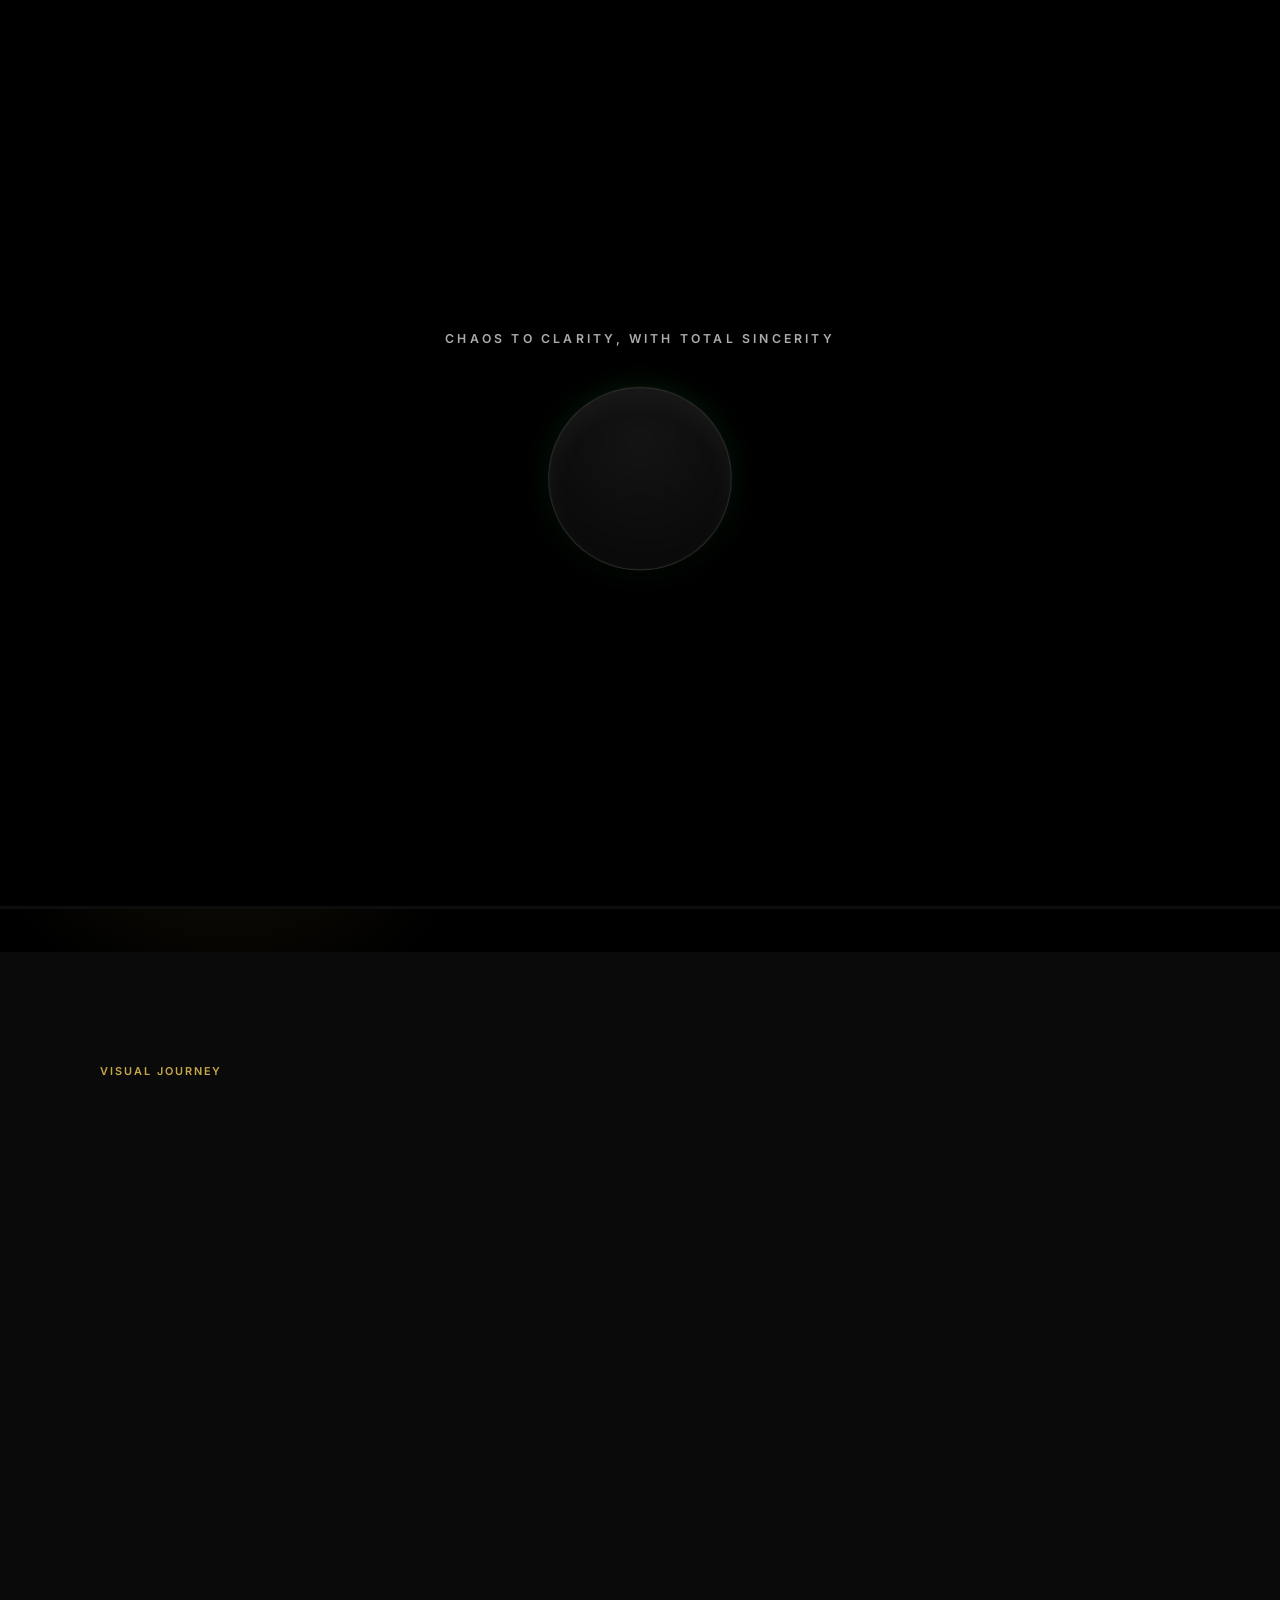
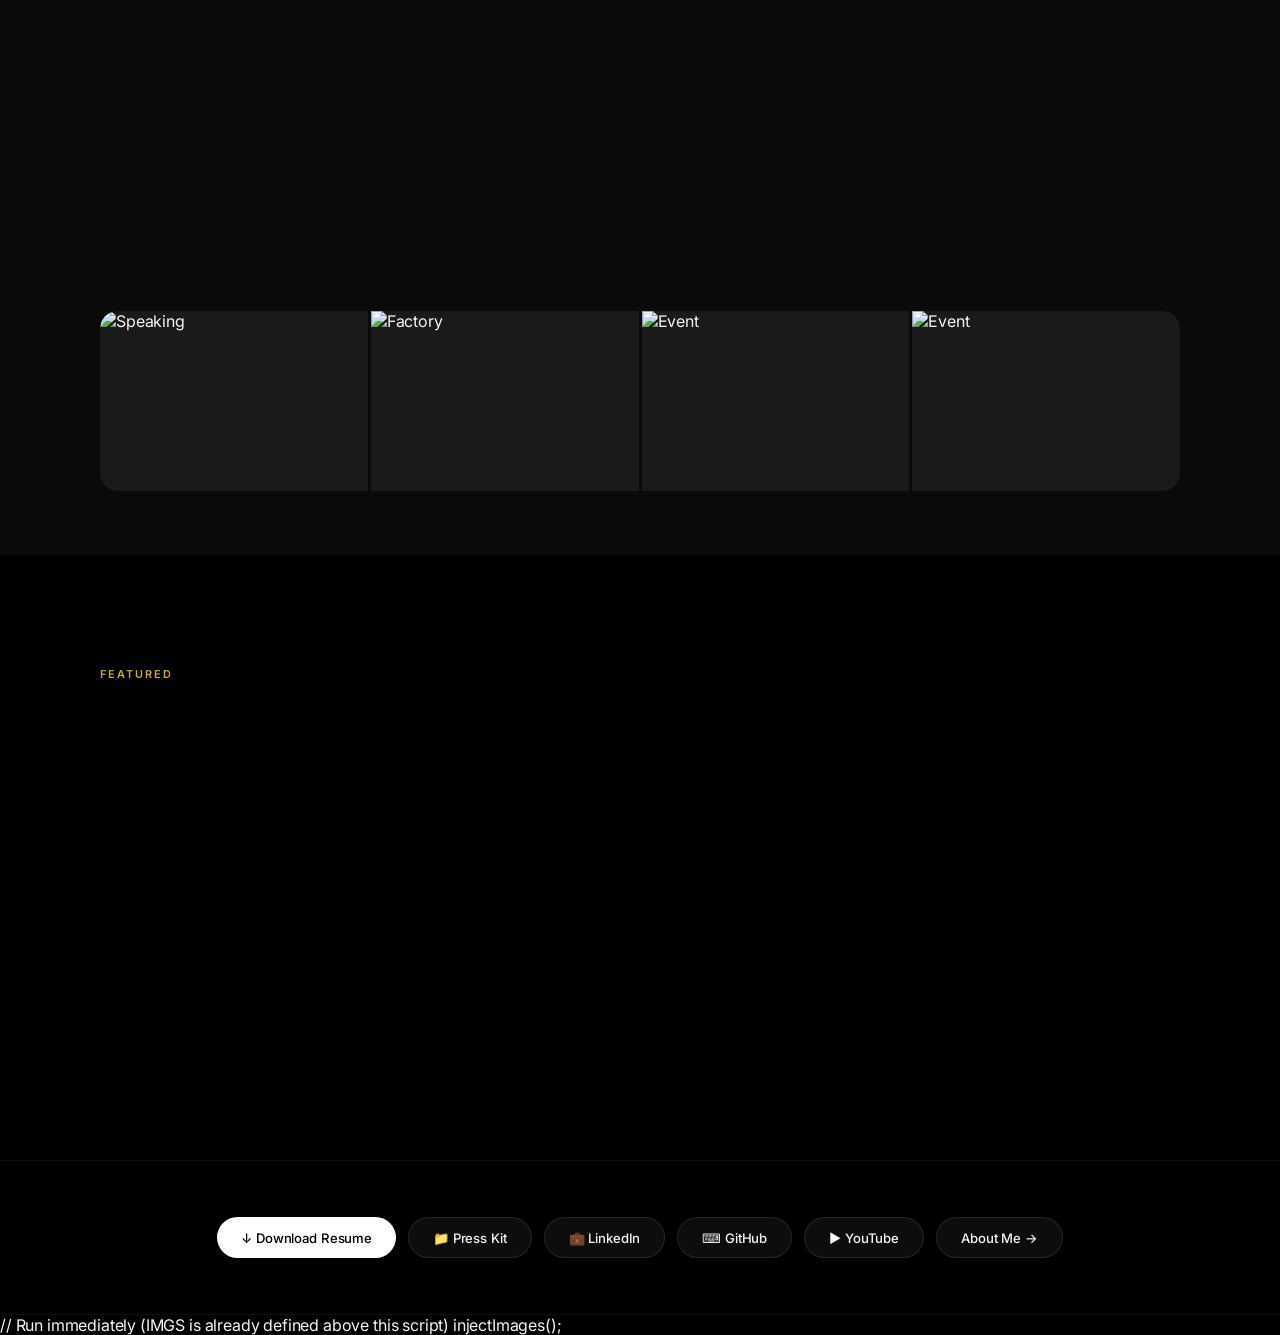
==== index.html @ d6459dea "Update index.html" ====
<!DOCTYPE html>
<html lang="en">
<head>
    <meta charset="UTF-8">
    <meta name="viewport" content="width=device-width,initial-scale=1.0">
    <title>Vinay Jain</title>
    <link rel="preconnect" href="https://fonts.googleapis.com">
    <link href="https://fonts.googleapis.com/css2?family=Inter:wght@300;400;500;600;700;800;900&display=swap" rel="stylesheet">
    <style>
    /* ─────────────────────────────────────────────
       TOKENS
    ───────────────────────────────────────────── */
    :root {
      --bg:       #000000;
      --bg1:      #0a0a0a;
      --bg2:      #111111;
      --bg3:      #1a1a1a;
      --surface:  rgba(255,255,255,0.05);
      --surface2: rgba(255,255,255,0.08);
      --border:   rgba(255,255,255,0.10);
      --border2:  rgba(255,255,255,0.06);
      --text:     #f5f5f7;
      --text2:    rgba(245,245,247,0.60);
      --text3:    rgba(245,245,247,0.35);
      --gold:     #c8a84b;
      --gold2:    #e8c96a;
      --gold-a:   rgba(200,168,75,0.15);
      --blue:     #2997ff;
      --r-sm:     12px;
      --r-md:     18px;
      --r-lg:     24px;

      --c-blue:    #2997ff;
      --c-green:   #30d158;
      --c-purple:  #bf5af2;
      --c-orange:  #ff9f0a;
      --c-red:     #ff453a;
      --c-teal:    #5ac8fa;
      --c-pink:    #ff375f;
      --c-indigo:  #5e5ce6;
      --c-mint:    #63e6be;

      --ease:     cubic-bezier(0.25,0.1,0.25,1);
      --spring:   cubic-bezier(0.34,1.56,0.64,1);
      --swift:    cubic-bezier(0.55,0,0.1,1);
    }

    /* ─────────────────────────────────────────────
       RESET
    ───────────────────────────────────────────── */
    *,*::before,*::after{box-sizing:border-box;margin:0;padding:0}
    html{font-size:16px;-webkit-font-smoothing:antialiased;text-rendering:optimizeLegibility}
    body{
      font-family:'Inter',-apple-system,BlinkMacSystemFont,'Helvetica Neue',sans-serif;
      background:var(--bg);color:var(--text);overflow-x:hidden;
      letter-spacing:-0.01em;
    }
    body.no-scroll{overflow:hidden}
    a{text-decoration:none;color:inherit}
    button{font-family:inherit;cursor:pointer}
    img{display:block;max-width:100%}

    /* ─────────────────────────────────────────────
       REPAIRED PRELOADER CSS
    ───────────────────────────────────────────── */
    #preloader {
      position: fixed; inset: 0; z-index: 99999;
      background: #000000;
      display: flex; flex-direction: column; align-items: center; justify-content: center; gap: 0;
      transition: opacity 0.9s var(--swift), visibility 0.9s var(--swift);
    }
    #preloader.done { opacity: 0; visibility: hidden; pointer-events: none; }

    .pre-eyebrow {
      font-size: 0.72rem; font-weight: 500; letter-spacing: 0.22em; text-transform: uppercase;
      color: var(--text3); margin-bottom: 1.4rem;
      opacity: 0; transform: translateY(10px);
      animation: fadeUp 0.7s 0.2s var(--ease) forwards;
    }
    
    .pre-name {
      display: flex; align-items: flex-end; gap: 0.18em;
      overflow: hidden;
      margin-top: 1.5rem;
    }
    
    .pre-word {
      font-size: clamp(3.5rem, 9vw, 7rem); font-weight: 800;
      letter-spacing: -0.04em; line-height: 1; color: var(--text);
      transform: translateY(110%);
      display: block;
    }
    .pre-word:nth-child(1) { animation: wordUp 0.8s 0.35s var(--swift) forwards; }
    .pre-word:nth-child(2) { 
      animation: wordUp 0.8s 0.5s var(--swift) forwards; 
      color: transparent;
      -webkit-text-stroke: 1px rgba(255,255,255,0.25);
    }

    /* Money Machine Sub-Mechanics */
    .pre-counter-wrap {
      font-family: 'Courier New', Courier, monospace;
      font-size: clamp(2.2rem, 5vw, 4.2rem);
      font-weight: bold;
      color: #ffffff;
      letter-spacing: 1px;
      margin-bottom: 0.5rem;
    }
    .pre-symbol { color: #444; margin-right: 4px; }

    .pre-machine-slot {
      width: 120px; height: 4px; background: #111;
      margin-bottom: 2rem; position: relative; overflow: hidden;
    }
    .pre-bill { position: absolute; width: 90px; height: 2px; background: #ffffff; left: 15px; }
    .b1 { top: -5px; animation: billFlicker 0.12s infinite linear; }
    .b2 { top: -5px; animation: billFlicker 0.12s infinite linear 0.04s; }
    .b3 { top: -5px; animation: billFlicker 0.12s infinite linear 0.08s; }

    .pre-progress {
      position: absolute; bottom: 0; left: 0; right: 0; height: 2px;
      background: rgba(255,255,255,0.06);
    }
    .pre-bar {
      height: 100%; background: linear-gradient(90deg, var(--gold), var(--gold2));
      width: 0%; /* Driven dynamically in parallel via JS loop */
    }

    @keyframes wordUp { to { transform: translateY(0); } }
    @keyframes fadeUp { to { opacity: 1; transform: translateY(0); } }
    @keyframes billFlicker {
      0% { transform: translateY(-5px); opacity: 0.1; }
      50% { opacity: 1; }
      100% { transform: translateY(12px); opacity: 0; }
    }

    /* Keep the rest of your original component CSS tokens completely unmodified below */

/* ─────────────────────────────────────────────
   CURSOR
───────────────────────────────────────────── */
.dot{
  position:fixed;width:6px;height:6px;
  background:var(--text);border-radius:50%;
  pointer-events:none;z-index:99990;
  transform:translate(-50%,-50%);
  transition:transform 0.1s;
}
.ring{
  position:fixed;width:30px;height:30px;
  border:1px solid rgba(255,255,255,0.3);border-radius:50%;
  pointer-events:none;z-index:99989;
  transform:translate(-50%,-50%);
  transition:width 0.3s var(--ease),height 0.3s var(--ease),
             border-color 0.3s,opacity 0.3s;
}
.ring.hover{width:48px;height:48px;border-color:var(--gold);opacity:0.7}

/* ─────────────────────────────────────────────
   SCROLL PROGRESS
───────────────────────────────────────────── */
.spb{
  position:fixed;top:0;left:0;height:1px;
  background:linear-gradient(90deg,var(--c-blue),var(--c-purple),var(--gold),var(--c-green));
  z-index:9000;width:0;transition:width 0.05s linear;
}

/* ─────────────────────────────────────────────
   NAVBAR
───────────────────────────────────────────── */
.nav{
  position:fixed;top:0;left:0;right:0;z-index:800;
  height:52px;
  background:rgba(0,0,0,0.72);
  backdrop-filter:saturate(180%) blur(20px);
  -webkit-backdrop-filter:saturate(180%) blur(20px);
  border-bottom:1px solid var(--border2);
  display:flex;align-items:center;justify-content:space-between;
  padding:0 max(2rem, 4vw);
}
.nav-logo{
  font-size:0.95rem;font-weight:700;letter-spacing:-0.02em;color:var(--text);
  cursor:pointer;
}
.nav-logo span{color:var(--gold)}

.nav-items{
  display:flex;align-items:center;gap:0;list-style:none;
}
.nav-link{
  font-size:0.72rem;font-weight:500;letter-spacing:-0.005em;
  color:var(--text2);background:none;border:none;
  padding:0 0.9rem;height:52px;
  display:inline-flex;align-items:center;
  transition:color 0.2s var(--ease);
  position:relative;
}
.nav-link::after{
  content:'';position:absolute;bottom:0;left:0.9rem;right:0.9rem;
  height:2px;
  background:linear-gradient(90deg,var(--c-blue),var(--c-purple));
  border-radius:2px;
  transform:scaleX(0);transform-origin:center;
  transition:transform 0.25s var(--ease);
}
.nav-link:hover{color:var(--text)}
.nav-link.active{color:var(--text)}
.nav-link.active::after{transform:scaleX(1)}

.nav-dl{
  margin-left:0.5rem;
  font-size:0.72rem;font-weight:500;letter-spacing:-0.005em;
  background:var(--surface2);color:var(--text);
  border:1px solid var(--border);border-radius:100px;
  padding:0.38rem 1rem;
  transition:background 0.2s,border-color 0.2s,transform 0.15s var(--spring);
  display:inline-flex;align-items:center;gap:0.35rem;
}
.nav-dl:hover{background:var(--surface);border-color:rgba(255,255,255,0.2);transform:scale(1.02)}

.hamburger{
  display:none;flex-direction:column;gap:5px;
  background:none;border:none;padding:4px;
}
.hamburger span{width:20px;height:1.2px;background:var(--text);display:block;transition:0.3s var(--ease)}

/* ─────────────────────────────────────────────
   PAGE ENGINE
───────────────────────────────────────────── */
.page{display:none;min-height:100vh;padding-top:52px}
.page.active{display:block}

/* ─────────────────────────────────────────────
   SHARED TOKENS
───────────────────────────────────────────── */
.g-section{padding:7rem max(2rem,5vw)}
.g-section-sm{padding:4rem max(2rem,5vw)}
.g-max{max-width:1080px;margin:0 auto}
.g-max-sm{max-width:820px;margin:0 auto}

.label{
  font-size:0.68rem;font-weight:600;letter-spacing:0.18em;text-transform:uppercase;
  color:var(--label-color, var(--gold));
  display:flex;align-items:center;gap:0.5rem;margin-bottom:1rem;
}
#pg-about      .label { --label-color: var(--c-blue) }
#pg-internship .label { --label-color: var(--c-green) }
#pg-projects   .label { --label-color: var(--c-purple) }
#pg-certs      .label { --label-color: var(--c-orange) }
#pg-ec         .label { --label-color: var(--c-teal) }
#pg-recs       .label { --label-color: var(--c-pink) }
.h-display{
  font-size:clamp(2.8rem,5.5vw,5rem);font-weight:800;
  letter-spacing:-0.04em;line-height:1.0;color:var(--text);
}
.h-display em{font-style:normal;color:var(--text2);font-weight:300}
.h-xl{
  font-size:clamp(3.5rem,7vw,6.5rem);font-weight:800;
  letter-spacing:-0.05em;line-height:0.95;
}
.h-xl em{font-style:normal;color:var(--text2)}
.body-lead{
  font-size:1.0rem;font-weight:400;line-height:1.75;
  color:var(--text2);max-width:520px;
}
.body-sm{font-size:0.83rem;font-weight:400;line-height:1.75;color:var(--text2)}

/* Glass card */
.glass{
  background:var(--surface);
  border:1px solid var(--border);
  border-radius:var(--r-lg);
  backdrop-filter:blur(40px) saturate(160%);
  -webkit-backdrop-filter:blur(40px) saturate(160%);
}
.glass-dark{
  background:rgba(10,10,10,0.85);
  border:1px solid var(--border2);
  border-radius:var(--r-lg);
  backdrop-filter:blur(40px);
}

/* Glow accent */
.glow{
  position:absolute;border-radius:50%;
  filter:blur(80px);pointer-events:none;
}

/* Button styles */
.btn{
  display:inline-flex;align-items:center;gap:0.45rem;
  font-size:0.82rem;font-weight:500;letter-spacing:-0.01em;
  border:none;border-radius:100px;padding:0.72rem 1.5rem;
  transition:transform 0.2s var(--spring),background 0.2s,box-shadow 0.2s,opacity 0.2s;
  cursor:pointer;
}
.btn:hover{transform:scale(1.03)}
.btn:active{transform:scale(0.98)}
.btn-primary{background:#fff;color:#000}
.btn-primary:hover{background:rgba(255,255,255,0.9)}
.btn-ghost{background:var(--surface);color:var(--text);border:1px solid var(--border)}
.btn-ghost:hover{background:var(--surface2);border-color:rgba(255,255,255,0.18)}
.btn-gold{
  background:linear-gradient(135deg,var(--gold),var(--gold2));
  color:#000;
}
.btn-gold:hover{background:var(--gold2);box-shadow:0 0 30px rgba(200,168,75,0.35)}

/* Divider */
.div-line{width:100%;height:1px;background:var(--border2)}

/* Chip */
.chip{
  font-size:0.65rem;font-weight:500;letter-spacing:0.04em;
  background:rgba(255,255,255,0.07);color:var(--text2);
  border:1px solid var(--border2);border-radius:100px;
  padding:0.2rem 0.65rem;
}

/* Scroll reveal */
.sr{
  opacity:0;transform:translateY(24px);
  transition:opacity 0.7s var(--ease),transform 0.7s var(--ease);
}
.sr.in{opacity:1;transform:none}
.sr-d1{transition-delay:0.08s}
.sr-d2{transition-delay:0.16s}
.sr-d3{transition-delay:0.24s}
.sr-d4{transition-delay:0.32s}

/* ═══════════════════════════════════════════
   PAGE 1 — LANDING
═══════════════════════════════════════════ */
#pg-landing .hero{
  min-height:100vh;position:relative;overflow:hidden;
  display:flex;flex-direction:column;justify-content:center;
  padding:0 max(2rem,5vw);
}
/* gradient mesh */
#pg-landing .hero::before{
  content:'';position:absolute;inset:0;
  background:
    radial-gradient(ellipse 55% 45% at 72% 18%, rgba(41,151,255,0.13) 0%, transparent 55%),
    radial-gradient(ellipse 40% 50% at 18% 82%, rgba(200,168,75,0.10) 0%, transparent 50%),
    radial-gradient(ellipse 30% 38% at 88% 72%, rgba(191,90,242,0.09) 0%, transparent 48%),
    radial-gradient(ellipse 25% 30% at 50% 50%, rgba(48,209,88,0.04) 0%, transparent 60%);
  pointer-events:none;
}
.hero-inner{max-width:1080px;margin:0 auto;width:100%;padding:9rem 0 6rem;position:relative;z-index:1}

.hero-tag{
  font-size:0.72rem;font-weight:500;letter-spacing:0.2em;text-transform:uppercase;
  color:var(--text3);margin-bottom:2rem;display:flex;align-items:center;gap:0.6rem;
}
.hero-tag span{
  display:inline-block;width:28px;height:1px;background:var(--text3);
}
.hero-name{
  font-size:clamp(5rem,12vw,10rem);font-weight:800;
  letter-spacing:-0.055em;line-height:0.9;
  margin-bottom:2.5rem;
}
.hero-name .first{
  background:linear-gradient(135deg,#ffffff 0%,rgba(255,255,255,0.75) 100%);
  -webkit-background-clip:text;-webkit-text-fill-color:transparent;background-clip:text;
  display:block;
}
.hero-name .last{
  color:transparent;
  -webkit-text-stroke:1.5px rgba(255,255,255,0.2);
  display:block;
}
.hero-bottom{
  display:grid;grid-template-columns:1fr auto;
  gap:2rem;align-items:flex-end;
}
.hero-desc{
  font-size:1.05rem;font-weight:300;line-height:1.7;
  color:var(--text2);max-width:460px;margin-bottom:2rem;
}
.hero-btns{display:flex;flex-wrap:wrap;gap:0.75rem}

.hero-stats{
  display:flex;flex-direction:column;gap:1.8rem;text-align:right;
}
.hs-num{
  font-size:2.8rem;font-weight:700;letter-spacing:-0.04em;
  line-height:1;
}
.hs-num.blue  { color:var(--c-blue) }
.hs-num.green { color:var(--c-green) }
.hs-num.gold  { color:var(--gold) }
.hs-label{font-size:0.65rem;letter-spacing:0.12em;text-transform:uppercase;color:var(--text3);margin-top:0.15rem}

/* floating badge */
.hero-badge{
  position:absolute;right:5%;top:30%;
  padding:1rem 1.4rem;
  display:flex;flex-direction:column;gap:0.2rem;
  animation:float 5s ease-in-out infinite;
}
.hb-top{font-size:0.62rem;letter-spacing:0.1em;text-transform:uppercase;color:var(--c-green)}
.hb-main{font-size:1.1rem;font-weight:700;letter-spacing:-0.02em;color:var(--text)}
.hb-sub{font-size:0.72rem;color:var(--text2)}
@keyframes float{0%,100%{transform:translateY(0)}50%{transform:translateY(-12px)}}

/* Picture wall */
.pw-grid{
  display:grid;
  grid-template-columns:2fr 1fr 1fr;
  grid-template-rows:260px 260px;
  gap:3px;
  border-radius:20px;overflow:hidden;
}
.pw-cell{overflow:hidden;position:relative;cursor:pointer;background:var(--bg3)}
.pw-cell img{width:100%;height:100%;object-fit:cover;
  transition:transform 0.7s var(--ease),filter 0.4s}
.pw-cell:hover img{transform:scale(1.06)}
.pw-cell.big{grid-row:span 2}
.pw-cap{
  position:absolute;bottom:0;left:0;right:0;
  padding:1.5rem 1rem 0.8rem;
  background:linear-gradient(transparent,rgba(0,0,0,0.8));
  font-size:0.7rem;color:rgba(255,255,255,0.85);
  letter-spacing:0.02em;opacity:0;
  transform:translateY(4px);
  transition:opacity 0.3s,transform 0.3s;
}
.pw-cell:hover .pw-cap{opacity:1;transform:none}

/* YouTube */
.yt-wrap{
  position:relative;border-radius:var(--r-lg);overflow:hidden;
  border:1px solid var(--border);
  box-shadow:0 40px 80px rgba(0,0,0,0.6);
}
.yt-wrap::before{content:'';display:block;padding-top:56.25%}
.yt-wrap iframe{position:absolute;inset:0;width:100%;height:100%;border:none}

/* CTA strip */
.cta-strip{
  display:flex;flex-wrap:wrap;justify-content:center;gap:0.75rem;
  padding:3.5rem max(2rem,5vw);
  border-top:1px solid var(--border2);border-bottom:1px solid var(--border2);
}

/* ═══════════════════════════════════════════
   PAGE 2 — ABOUT
═══════════════════════════════════════════ */
.about-layout{
  display:grid;grid-template-columns:340px 1fr;
  gap:6rem;align-items:start;
  padding:5rem max(2rem,5vw);
  max-width:1080px;margin:0 auto;
}
.about-photo{
  width:100%;aspect-ratio:3/4;object-fit:cover;object-position:top center;
  border-radius:var(--r-lg);border:1px solid var(--border);
  position:sticky;top:72px;
}
.about-social{display:flex;gap:0.5rem;margin-top:1rem;flex-wrap:wrap}
.soc-btn{
  font-size:0.7rem;font-weight:500;letter-spacing:0.02em;
  padding:0.38rem 0.9rem;border-radius:100px;
  background:var(--surface);border:1px solid var(--border);
  color:var(--text2);
  transition:all 0.2s var(--ease);display:flex;align-items:center;gap:0.3rem;
}
.soc-btn:hover{background:var(--surface2);color:var(--text);border-color:rgba(255,255,255,0.2)}

.sop-card{
  padding:2rem;margin-bottom:3rem;
  border-left:2px solid transparent;
  border-image:linear-gradient(180deg,var(--c-blue),var(--c-purple),var(--gold)) 1;
  border-radius:0 var(--r-md) var(--r-md) 0;
  background:linear-gradient(135deg,rgba(41,151,255,0.05),rgba(191,90,242,0.03),rgba(0,0,0,0));
}
.sop-label{font-size:0.62rem;font-weight:600;letter-spacing:0.18em;text-transform:uppercase;color:var(--gold);margin-bottom:0.8rem}
.sop-text{font-size:1.05rem;font-weight:300;line-height:1.8;color:var(--text2);font-style:italic}

.grades-tbl{width:100%;border-collapse:collapse;font-size:0.82rem}
.grades-tbl th{
  font-size:0.62rem;font-weight:600;letter-spacing:0.12em;text-transform:uppercase;
  color:var(--text3);padding:0.6rem 1rem;
  border-bottom:1px solid var(--border2);text-align:left;
}
.grades-tbl td{padding:0.7rem 1rem;border-bottom:1px solid rgba(255,255,255,0.04)}
.grades-tbl tr:hover td{background:rgba(255,255,255,0.02)}
.gbadge{
  display:inline-block;padding:0.15rem 0.6rem;
  border-radius:100px;font-size:0.68rem;font-weight:600;
  background:rgba(52,199,89,0.12);color:#34c759;
}

.course-grid{display:grid;grid-template-columns:repeat(auto-fill,minmax(200px,1fr));gap:1px;
  border:1px solid var(--border2);border-radius:var(--r-md);overflow:hidden}
.course-cell{
  padding:1.5rem;background:var(--bg1);
  transition:background 0.2s;
}
.course-cell:hover{background:var(--bg2)}
.cc-icon{font-size:1.4rem;margin-bottom:0.6rem}
.cc-name{font-size:0.9rem;font-weight:600;letter-spacing:-0.02em;color:var(--text);margin-bottom:0.2rem}
.cc-grade{font-size:0.68rem;font-weight:600;letter-spacing:0.06em;color:var(--gold);margin-bottom:0.5rem}
.cc-desc{font-size:0.75rem;line-height:1.6;color:var(--text3)}

/* ═══════════════════════════════════════════
   PAGE 3 — INTERNSHIP
═══════════════════════════════════════════ */
.intern-list{display:flex;flex-direction:column;gap:1px;
  border:1px solid var(--border2);border-radius:var(--r-lg);overflow:hidden}
.intern-item{
  padding:2.4rem;background:var(--bg1);
  transition:background 0.25s;
  position:relative;
}
.intern-item::before{
  content:'';position:absolute;left:0;top:0;bottom:0;
  width:2px;background:var(--stripe-c,var(--gold));
  transform:scaleY(0);transform-origin:top;
  transition:transform 0.3s var(--ease);
}
.intern-item:nth-child(1){--stripe-c:var(--c-blue)}
.intern-item:nth-child(2){--stripe-c:var(--c-green)}
.intern-item:nth-child(3){--stripe-c:var(--gold)}
.intern-item:nth-child(4){--stripe-c:var(--c-purple)}
.intern-item:nth-child(5){--stripe-c:var(--c-teal)}
.intern-item:nth-child(6){--stripe-c:var(--c-orange)}
.intern-item:hover{background:var(--bg2)}
.intern-item:hover::before{transform:scaleY(1)}
.ii-header{display:flex;align-items:flex-start;justify-content:space-between;gap:1rem;margin-bottom:1.2rem;flex-wrap:wrap}
.ii-role{font-size:1.1rem;font-weight:700;letter-spacing:-0.025em;color:var(--text)}
.ii-period{
  font-size:0.68rem;font-weight:500;letter-spacing:0.04em;
  background:var(--gold-a);color:var(--gold);
  padding:0.25rem 0.75rem;border-radius:100px;white-space:nowrap;
  flex-shrink:0;
}
.ii-company{font-size:0.83rem;color:var(--text3);margin-bottom:0.15rem;font-weight:400}
.ii-cin{font-size:0.65rem;color:rgba(255,255,255,0.2);font-family:monospace;margin-bottom:1rem}
.ii-bullets{list-style:none;display:flex;flex-direction:column;gap:0.45rem}
.ii-bullets li{font-size:0.82rem;line-height:1.65;color:var(--text2);
  padding-left:1.1rem;position:relative}
.ii-bullets li::before{content:'→';position:absolute;left:0;color:var(--gold);font-size:0.7rem;top:0.1rem}
.ii-chips{display:flex;flex-wrap:wrap;gap:0.4rem;margin-top:1rem}

/* ═══════════════════════════════════════════
   PAGE 4 — PROJECTS
═══════════════════════════════════════════ */
.filter-row{display:flex;flex-wrap:wrap;gap:0.4rem;margin-bottom:2.5rem}
.fb{
  font-size:0.7rem;font-weight:500;letter-spacing:0.04em;
  padding:0.38rem 0.9rem;border-radius:100px;
  background:var(--surface);border:1px solid var(--border2);
  color:var(--text2);cursor:pointer;
  transition:all 0.2s var(--ease);
}
.fb:hover,.fb.on{background:var(--gold-a);color:var(--gold);border-color:rgba(200,168,75,0.3)}

.proj-grid{
  display:grid;grid-template-columns:repeat(3,1fr);gap:1px;
  border:1px solid var(--border2);border-radius:var(--r-lg);overflow:hidden;
}
.pj{
  background:var(--bg1);padding:2rem;
  transition:background 0.25s;
  display:flex;flex-direction:column;gap:0;
}
.pj:hover{background:var(--bg2)}
.pj[data-c*="ai"]:hover       {background:rgba(191,90,242,0.06)}
.pj[data-c*="finance"]:hover  {background:rgba(41,151,255,0.06)}
.pj[data-c*="research"]:hover {background:rgba(48,209,88,0.06)}
.pj[data-c*="strategy"]:hover {background:rgba(255,159,10,0.06)}
.pj[data-c*="competition"]:hover{background:rgba(255,55,95,0.06)}
.pj-top{display:flex;align-items:flex-start;justify-content:space-between;margin-bottom:1rem}
.pj-emoji{font-size:1.6rem}
.pj-tag{
  font-size:0.6rem;font-weight:600;letter-spacing:0.08em;text-transform:uppercase;
  color:var(--gold);background:var(--gold-a);
  padding:0.18rem 0.55rem;border-radius:100px;
}
.pj[data-c*="ai"]        .pj-tag{color:var(--c-purple);background:rgba(191,90,242,0.15)}
.pj[data-c*="finance"]   .pj-tag{color:var(--c-blue);background:rgba(41,151,255,0.15)}
.pj[data-c*="research"]  .pj-tag{color:var(--c-green);background:rgba(48,209,88,0.15)}
.pj[data-c*="strategy"]  .pj-tag{color:var(--c-orange);background:rgba(255,159,10,0.15)}
.pj[data-c*="competition"] .pj-tag{color:var(--c-pink);background:rgba(255,55,95,0.15)}
.pj-title{font-size:0.95rem;font-weight:700;letter-spacing:-0.02em;color:var(--text);margin-bottom:0.6rem;line-height:1.3}
.pj-desc{font-size:0.77rem;line-height:1.65;color:var(--text2);flex:1;margin-bottom:0.9rem}
.pj-chips{display:flex;flex-wrap:wrap;gap:0.35rem;margin-bottom:0.9rem}
.pj-footer{display:flex;align-items:center;justify-content:space-between;padding-top:0.8rem;border-top:1px solid var(--border2)}
.pj-date{font-size:0.62rem;color:var(--text3);letter-spacing:0.04em}
.pj-arrow{font-size:0.72rem;color:var(--gold);transition:transform 0.2s}
.pj:hover .pj-arrow{transform:translateX(4px)}

/* ═══════════════════════════════════════════
   PAGE 5 — CERTIFICATIONS
═══════════════════════════════════════════ */
.cert-grid{
  display:grid;grid-template-columns:repeat(auto-fill,minmax(250px,1fr));
  gap:1px;border:1px solid var(--border2);border-radius:var(--r-lg);overflow:hidden;
}
.cert-cell{
  background:var(--bg1);padding:1.6rem;
  display:flex;align-items:flex-start;gap:1rem;
  transition:background 0.2s;
}
.cert-cell:hover{background:var(--bg2)}
.cert-ico{
  width:38px;height:38px;border-radius:10px;
  background:var(--gold-a);display:flex;align-items:center;justify-content:center;
  font-size:1.1rem;flex-shrink:0;
}
.cert-cell:nth-child(3n+1) .cert-ico{background:rgba(41,151,255,0.15)}
.cert-cell:nth-child(3n+2) .cert-ico{background:rgba(191,90,242,0.15)}
.cert-cell:nth-child(3n)   .cert-ico{background:rgba(48,209,88,0.15)}
.cert-name{font-size:0.88rem;font-weight:600;letter-spacing:-0.015em;color:var(--text);line-height:1.3}
.cert-issuer{font-size:0.7rem;color:var(--gold);font-weight:500;margin-top:0.2rem}
.cert-note{font-size:0.68rem;color:var(--text3);margin-top:0.1rem}

.ach-grid{
  display:grid;grid-template-columns:repeat(auto-fill,minmax(280px,1fr));gap:1rem;
}
.ach{
  padding:1.6rem;border:1px solid var(--border2);border-radius:var(--r-md);
  background:var(--bg1);display:flex;gap:1rem;align-items:flex-start;
  transition:background 0.2s,border-color 0.2s,transform 0.2s var(--spring);
}
.ach:hover{background:var(--bg2);border-color:rgba(200,168,75,0.2);transform:translateY(-2px)}
.ach:nth-child(1){border-left:2px solid var(--gold)}
.ach:nth-child(2){border-left:2px solid var(--c-blue)}
.ach:nth-child(3){border-left:2px solid var(--c-green)}
.ach:nth-child(4){border-left:2px solid var(--c-teal)}
.ach:nth-child(5){border-left:2px solid var(--c-purple)}
.ach:nth-child(6){border-left:2px solid var(--c-orange)}
.ach:nth-child(7){border-left:2px solid var(--c-pink)}
.ach:nth-child(8){border-left:2px solid var(--c-indigo)}
.ach:nth-child(9){border-left:2px solid var(--c-mint)}
.ach:nth-child(10){border-left:2px solid var(--c-blue)}
.ach-icon{font-size:1.5rem;flex-shrink:0}
.ach-title{font-size:0.9rem;font-weight:600;letter-spacing:-0.015em;color:var(--text);margin-bottom:0.25rem}
.ach-sub{font-size:0.75rem;color:var(--text2);line-height:1.5}

/* ═══════════════════════════════════════════
   PAGE 6 — EXTRA-CURRICULAR
═══════════════════════════════════════════ */
.ec-grid{
  display:grid;grid-template-columns:repeat(auto-fill,minmax(300px,1fr));gap:1rem;
}
.ec-card{
  padding:2rem;border:1px solid var(--border2);border-radius:var(--r-lg);
  background:var(--bg1);
  transition:background 0.2s,border-color 0.2s,transform 0.25s var(--spring);
}
.ec-card:hover{background:var(--bg2);border-color:var(--border);transform:translateY(-3px)}
.ec-icon{font-size:2rem;margin-bottom:1rem}
.ec-title{font-size:1rem;font-weight:700;letter-spacing:-0.02em;color:var(--text);margin-bottom:0.2rem}
.ec-org{font-size:0.72rem;font-weight:500;letter-spacing:0.04em;color:var(--gold);margin-bottom:0.8rem}
.ec-desc{font-size:0.8rem;line-height:1.7;color:var(--text2);margin-bottom:0.8rem}
.ec-impact{
  font-size:0.72rem;font-weight:500;
  padding:0.38rem 0.75rem;border-radius:var(--r-sm);
  background:var(--ec-bg,var(--gold-a));color:var(--ec-c,var(--gold));
  display:inline-block;
}
.ec-card:nth-child(1) .ec-impact{--ec-bg:rgba(94,92,230,0.18);--ec-c:#7b79f7}
.ec-card:nth-child(2) .ec-impact{--ec-bg:rgba(41,151,255,0.18);--ec-c:var(--c-blue)}
.ec-card:nth-child(3) .ec-impact{--ec-bg:rgba(48,209,88,0.18);--ec-c:var(--c-green)}
.ec-card:nth-child(4) .ec-impact{--ec-bg:rgba(255,159,10,0.18);--ec-c:var(--c-orange)}
.ec-card:nth-child(5) .ec-impact{--ec-bg:rgba(90,200,250,0.18);--ec-c:var(--c-teal)}
.ec-card:nth-child(6) .ec-impact{--ec-bg:rgba(191,90,242,0.18);--ec-c:var(--c-purple)}
.ec-card:nth-child(7) .ec-impact{--ec-bg:rgba(255,55,95,0.18); --ec-c:var(--c-pink)}
.ec-card:nth-child(8) .ec-impact{--ec-bg:rgba(200,168,75,0.18);--ec-c:var(--gold)}

/* ═══════════════════════════════════════════
   PAGE 7 — RECOMMENDATIONS
═══════════════════════════════════════════ */
.rec-grid{
  display:grid;grid-template-columns:repeat(auto-fill,minmax(300px,1fr));gap:1rem;
}
.rec-card{
  padding:2rem;border:1px solid var(--border2);border-radius:var(--r-lg);
  background:var(--bg1);
  transition:background 0.2s,transform 0.25s var(--spring);
}
.rec-card:hover{background:var(--bg2);transform:translateY(-3px)}
.rec-q{
  font-size:3rem;font-weight:800;letter-spacing:-0.04em;
  color:var(--rq-c,var(--gold));line-height:0.8;margin-bottom:0.8rem;
}
.rec-card:nth-child(1) .rec-q{--rq-c:var(--c-blue)}
.rec-card:nth-child(2) .rec-q{--rq-c:var(--c-green)}
.rec-card:nth-child(3) .rec-q{--rq-c:var(--c-purple)}
.rec-card:nth-child(4) .rec-q{--rq-c:var(--c-orange)}
.rec-card:nth-child(5) .rec-q{--rq-c:var(--c-teal)}
.rec-card:nth-child(6) .rec-q{--rq-c:var(--c-pink)}
.rec-text{font-size:0.85rem;font-weight:300;line-height:1.8;color:var(--text2);font-style:italic;margin-bottom:1.5rem}
.rec-author{display:flex;align-items:center;gap:0.75rem}
.rec-av{
  width:36px;height:36px;border-radius:50%;
  background:linear-gradient(135deg,var(--gold),var(--gold2));
  display:flex;align-items:center;justify-content:center;
  font-size:0.8rem;font-weight:700;color:#000;flex-shrink:0;
}
.rec-name{font-size:0.83rem;font-weight:600;color:var(--text)}
.rec-role{font-size:0.7rem;color:var(--text3)}

/* ─────────────────────────────────────────────
   LIGHTBOX
───────────────────────────────────────────── */
.lbx{
  position:fixed;inset:0;z-index:9999;
  background:rgba(0,0,0,0.93);
  display:flex;align-items:center;justify-content:center;
  padding:2rem;opacity:0;visibility:hidden;
  transition:opacity 0.3s var(--ease),visibility 0.3s;
}
.lbx.open{opacity:1;visibility:visible}
.lbx img{max-width:88vw;max-height:86vh;object-fit:contain;border-radius:var(--r-md)}
.lbx-x{
  position:absolute;top:1.5rem;right:1.5rem;
  width:40px;height:40px;border-radius:50%;
  background:rgba(255,255,255,0.08);border:1px solid var(--border);
  color:var(--text);font-size:1.1rem;
  display:flex;align-items:center;justify-content:center;
  cursor:pointer;transition:background 0.2s;
}
.lbx-x:hover{background:rgba(255,255,255,0.15)}

/* ─────────────────────────────────────────────
   SECTION HERO BAND
───────────────────────────────────────────── */
.page-band{
  padding:6rem max(2rem,5vw) 3.5rem;
  border-bottom:1px solid var(--border2);
  position:relative;overflow:hidden;
}
.page-band::before{
  content:'';position:absolute;right:-200px;top:-200px;
  width:500px;height:500px;border-radius:50%;
  background:var(--band-glow,radial-gradient(circle,rgba(200,168,75,0.06),transparent 70%));
  pointer-events:none;
}
#pg-about      .page-band{--band-glow:radial-gradient(circle,rgba(41,151,255,0.07),transparent 70%)}
#pg-internship .page-band{--band-glow:radial-gradient(circle,rgba(48,209,88,0.07),transparent 70%)}
#pg-projects   .page-band{--band-glow:radial-gradient(circle,rgba(191,90,242,0.07),transparent 70%)}
#pg-certs      .page-band{--band-glow:radial-gradient(circle,rgba(255,159,10,0.07),transparent 70%)}
#pg-ec         .page-band{--band-glow:radial-gradient(circle,rgba(90,200,250,0.07),transparent 70%)}
#pg-recs       .page-band{--band-glow:radial-gradient(circle,rgba(255,55,95,0.07),transparent 70%)}
.band-inner{max-width:1080px;margin:0 auto}
.band-num{
  font-size:clamp(6rem,14vw,12rem);font-weight:900;
  letter-spacing:-0.06em;line-height:0.85;
  color:rgba(255,255,255,0.03);
  position:absolute;right:max(2rem,5vw);bottom:0;
  pointer-events:none;user-select:none;
}

/* ─────────────────────────────────────────────
   MOBILE
───────────────────────────────────────────── */
@media(max-width:768px){
  .nav-items{display:none}
  .nav-items.open{
    display:flex;flex-direction:column;
    position:fixed;inset:52px 0 0 0;
    background:rgba(0,0,0,0.97);backdrop-filter:blur(30px);
    padding:2rem;gap:0;overflow-y:auto;z-index:799;
  }
  .nav-link{height:auto;padding:1rem 0;width:100%;font-size:1rem;font-weight:500}
  .nav-link::after{display:none}
  .nav-dl{width:fit-content;margin:1rem 0 0}
  .hamburger{display:flex}
  .hero-name{font-size:clamp(3.5rem,15vw,6rem)}
  .hero-bottom{grid-template-columns:1fr}
  .hero-stats{flex-direction:row;flex-wrap:wrap;gap:1.5rem}
  .hero-badge{display:none}
  .about-layout{grid-template-columns:1fr;gap:3rem}
  .about-photo{position:static;aspect-ratio:1;max-width:280px}
  .pw-grid{grid-template-columns:1fr 1fr;grid-template-rows:auto}
  .pw-cell.big{grid-row:span 1}
  .proj-grid{grid-template-columns:1fr}
  .yt-inner-grid{grid-template-columns:1fr}
}
</style>
</head>
<body class="no-scroll">

<div id="preloader">
    <div class="pre-eyebrow">Chaos to clarity, with total sincerity</div>
    
    <div class="squid-cash-sphere">
        <div class="falling-cash-rain">
            <div class="squid-bill b-fall-1"></div>
            <div class="squid-bill b-fall-2"></div>
            <div class="squid-bill b-fall-3"></div>
            <div class="squid-bill b-fall-4"></div>
            <div class="squid-bill b-fall-5"></div>
            <div class="squid-bill b-fall-6"></div>
        </div>
        <div class="rising-cash-pile"></div>
    </div>
    
    <div class="pre-progress">
        <div class="pre-bar"></div>
    </div>
</div>

<style>
/* Enforce complete isolation from any external CSS bugs */
#preloader {
  position: fixed !important;
  inset: 0 !important;
  width: 100vw !important;
  height: 100vh !important;
  z-index: 9999999 !important;
  background-color: #000000 !important;
  display: flex !important;
  flex-direction: column !important;
  align-items: center !important;
  justify-content: center !important;
  gap: 2.5rem !important;
  overflow: hidden !important;
  opacity: 1 !important;
  visibility: visible !important;
  animation: squidDismiss 0.6s 2.8s cubic-bezier(0.55, 0, 0.1, 1) forwards !important;
}

.pre-eyebrow {
  font-family: 'Inter', system-ui, sans-serif !important;
  font-size: 0.75rem !important;
  font-weight: 600 !important;
  letter-spacing: 0.25em !important;
  text-transform: uppercase !important;
  color: rgba(245, 245, 247, 0.7) !important;
  text-align: center !important;
  margin: 0 !important;
  display: block !important;
}

.squid-cash-sphere {
  width: 180px !important;
  height: 180px !important;
  border-radius: 50% !important;
  background: radial-gradient(circle at 50% 30%, rgba(255, 255, 255, 0.08) 0%, rgba(10, 10, 10, 0.95) 80%) !important;
  border: 1.5px solid rgba(255, 255, 255, 0.15) !important;
  box-shadow: inset 0 10px 25px rgba(255, 255, 255, 0.05),
              0 15px 35px rgba(0, 0, 0, 0.8),
              0 0 30px rgba(48, 209, 88, 0.15) !important;
  position: relative !important;
  overflow: hidden !important;
  display: block !important;
}

.falling-cash-rain {
  position: absolute !important;
  inset: 0 !important;
  width: 100% !important;
  height: 100% !important;
  display: block !important;
}

.squid-bill {
  position: absolute !important;
  width: 34px !important;
  height: 16px !important;
  background-color: #30d158 !important; /* Premium cash green tint */
  border: 0.5px solid rgba(99, 230, 190, 0.6) !important;
  border-radius: 1px !important;
  box-shadow: 0 2px 4px rgba(0, 0, 0, 0.4), 0 0 6px rgba(48, 209, 88, 0.3) !important;
  top: -25px !important;
  display: block !important;
}

.b-fall-1 { left: 20% !important; animation: billTumbleLoop 1.1s 0.0s infinite linear !important; }
.b-fall-2 { left: 42% !important; animation: billTumbleLoop 0.9s 0.3s infinite linear !important; }
.b-fall-3 { left: 68% !important; animation: billTumbleLoop 1.3s 0.1s infinite linear !important; }
.b-fall-4 { left: 31% !important; animation: billTumbleLoop 1.0s 0.6s infinite linear !important; }
.b-fall-5 { left: 54% !important; animation: billTumbleLoop 0.8s 0.4s infinite linear !important; }
.b-fall-6 { left: 78% !important; animation: billTumbleLoop 1.2s 0.7s infinite linear !important; }

.rising-cash-pile {
  position: absolute !important;
  bottom: 0 !important;
  left: 0 !important;
  right: 0 !important;
  width: 100% !important;
  background: linear-gradient(180deg, rgba(99, 230, 190, 0.9) 0%, rgba(48, 209, 88, 1) 100%) !important;
  box-shadow: 0 -8px 25px rgba(48, 209, 88, 0.8) !important;
  display: block !important;
  animation: cashAccumulate 2.5s 0.1s cubic-bezier(0.4, 0, 0.2, 1) forwards !important;
}

.pre-progress {
  position: absolute !important;
  bottom: 0 !important;
  left: 0 !important;
  right: 0 !important;
  width: 100% !important;
  height: 3px !important;
  background-color: rgba(255, 255, 255, 0.05) !important;
  display: block !important;
}

.pre-bar {
  height: 100% !important;
  background: linear-gradient(90deg, #30d158, #63e6be) !important;
  width: 0% !important;
  display: block !important;
  animation: constantFillBar 2.5s 0.1s cubic-bezier(0.4, 0, 0.2, 1) forwards !important;
}

@keyframes billTumbleLoop {
  0% { top: -25px !important; transform: translateX(0) rotate(0deg) scale(1); }
  10% { opacity: 1; }
  90% { opacity: 1; }
  100% { top: 105% !important; transform: translateX(15px) rotate(360deg) scale(0.7); }
}

@keyframes cashAccumulate {
  0% { height: 0% !important; border-radius: 50% 50% 0 0 / 20% 20% 0 0 !important; }
  100% { height: 42% !important; border-radius: 50% 50% 0 0 / 10% 10% 0 0 !important; }
}

@keyframes constantFillBar {
  0% { width: 0% !important; }
  100% { width: 100% !important; }
}

@keyframes squidDismiss {
  0% { opacity: 1 !important; visibility: visible !important; transform: scale(1); }
  100% { opacity: 0 !important; visibility: hidden !important; pointer-events: none !important; transform: scale(1.02); }
}
</style>

<script>
// Fail-safe release engine to unlock page scrolling smoothly
document.addEventListener("DOMContentLoaded", () => {
    setTimeout(() => {
        document.body.classList.remove('no-scroll');
    }, 2900); 
});
</script>
</div>
    

<!-- CURSOR -->
<div class="dot" id="dot"></div>
<div class="ring" id="ring"></div>
<div class="spb" id="spb"></div>

<!-- LIGHTBOX -->
<div class="lbx" id="lbx">
  <button class="lbx-x" id="lbx-close">✕</button>
  <img id="lbx-img" src="" alt="">
</div>

<!-- ════════════ NAVBAR ════════════ -->
<nav class="nav" id="nav">
  <div class="nav-logo" onclick="gotoPage('landing')">V<span>.</span>Jain</div>
  <ul class="nav-items" id="navItems">
    <li><button class="nav-link active" data-p="landing"    onclick="gotoPage('landing')">Home</button></li>
    <li><button class="nav-link"        data-p="about"      onclick="gotoPage('about')">About</button></li>
    <li><button class="nav-link"        data-p="internship" onclick="gotoPage('internship')">Internship</button></li>
    <li><button class="nav-link"        data-p="projects"   onclick="gotoPage('projects')">Projects</button></li>
    <li><button class="nav-link"        data-p="certs"      onclick="gotoPage('certs')">Certifications</button></li>
    <li><button class="nav-link"        data-p="ec"         onclick="gotoPage('ec')">Extra-Curricular</button></li>
    <li><button class="nav-link"        data-p="recs"       onclick="gotoPage('recs')">Recommendations</button></li>
    <li><a href="Vinay_Jain_BBA_Resume_.pdf" download class="nav-dl">↓ Resume</a></li>
  </ul>
  <button class="hamburger" id="ham" aria-label="Menu">
    <span></span><span></span><span></span>
  </button>
</nav>

<!-- ══════════════════════════════════════════
     PAGE: LANDING
══════════════════════════════════════════ -->
<div class="page active" id="pg-landing">

  <!-- HERO -->
  <section class="hero">
    <div class="hero-inner">
      <div class="hero-tag"><span></span>Available · Hyderabad · CGPA 9.51</div>
      <h1 class="hero-name">
        <span class="first">Vinay</span>
        <span class="last">Jain</span>
      </h1>
      <div class="hero-bottom">
        <div>
          <p class="hero-desc">Economics · Finance · AI Strategy. IRM National Champion · Equity Researcher · Speaker to 8,000+.</p>
          <div class="hero-btns">
            <a href="Vinay_Jain_BBA_Resume_.pdf" download class="btn btn-primary">↓ Download Resume</a>
            <a href="https://www.linkedin.com/in/rvinayjain07/" target="_blank" class="btn btn-ghost">LinkedIn</a>
            <a href="https://github.com" target="_blank" class="btn btn-ghost">GitHub</a>
            <a href="https://youtu.be/JxDD1UV_gmA" target="_blank" class="btn btn-ghost">YouTube</a>
          </div>
        </div>
        <div class="hero-stats">
          <div><div class="hs-num gold">9.51</div><div class="hs-label">CGPA</div></div>
          <div><div class="hs-num blue">8K+</div><div class="hs-label">Audience</div></div>
          <div><div class="hs-num green">₹1L</div><div class="hs-label">Prize Won</div></div>
        </div>
      </div>
    </div>

    <!-- floating glass badge -->
    <div class="glass hero-badge">
      <div class="hb-top">Latest Win</div>
      <div class="hb-main">IRM National Champion</div>
      <div class="hb-sub">GOER 2025 · ₹1,00,000</div>
    </div>
  </section>

  <!-- PICTURE WALL -->
  <section class="g-section" style="background:var(--bg1)">
    <div class="g-max">
      <div class="label">Visual Journey</div>
      <h2 class="h-display sr">Moments &amp; <em>Milestones</em></h2>
      <p class="body-lead sr sr-d1" style="margin:1rem 0 2.5rem">From boardrooms to podiums — a visual chronicle of growth, impact and purpose.</p>
      <div class="pw-grid sr sr-d2" id="pwGrid">
        <div class="pw-cell big"><img id="pw-irm" src="" alt="IRM National Winner"><div class="pw-cap">🏆 IRM National Champion — GOER 2025 · ₹1,00,000 Prize</div></div>
        <div class="pw-cell"><img id="pw-pro" src="" alt="Professional"><div class="pw-cap">Vinay Jain — Professional Portrait</div></div>
        <div class="pw-cell"><img id="pw-sta" src="" alt="St Andrews"><div class="pw-cap">🎓 Guest Speaker Visit — St. Andrews High School</div></div>
        <div class="pw-cell"><img id="pw-aud" src="" alt="Auditorium"><div class="pw-cap">🎤 Addressing 8,000+ Students — St. Andrews Auditorium</div></div>
        <div class="pw-cell"><img id="pw-act" src="" alt="Actuarial Talk"><div class="pw-cap">📊 Keynote on Actuarial Science — Crimson, Hyderabad</div></div>
      </div>
    </div>
  </section>

  <!-- SECONDARY WALL ROW -->
  <section class="g-section-sm" style="background:var(--bg1);padding-top:0">
    <div class="g-max">
      <div style="display:grid;grid-template-columns:repeat(4,1fr);gap:3px;border-radius:var(--r-md);overflow:hidden">
        <div class="pw-cell" style="height:180px"><img id="pw-sp" src="" alt="Speaking"><div class="pw-cap">🎙 Campus Speaker — Mahindra University</div></div>
        <div class="pw-cell" style="height:180px"><img id="pw-fac" src="" alt="Factory"><div class="pw-cap">🏭 Industry Visit — Manufacturing Facility</div></div>
        <div class="pw-cell" style="height:180px"><img id="pw-ev1" src="" alt="Event"><div class="pw-cap">⚡ Finance &amp; Economics Summit</div></div>
        <div class="pw-cell" style="height:180px"><img id="pw-ev2" src="" alt="Event"><div class="pw-cap">🌟 Business Conference</div></div>
      </div>
    </div>
  </section>

  <!-- YOUTUBE -->
  <section class="g-section">
    <div class="g-max">
      <div style="display:grid;grid-template-columns:1fr 1.5fr;gap:5rem;align-items:center" class="yt-inner-grid">
        <div>
          <div class="label">Featured</div>
          <h2 class="h-display sr">See the Work<br><em>In Motion</em></h2>
          <p class="body-lead sr sr-d1" style="margin:1rem 0 1.8rem">A showcase of ideas, automation demos and financial insights.</p>
          <a href="https://youtu.be/JxDD1UV_gmA" target="_blank" class="btn btn-gold sr sr-d2">▶ Open on YouTube</a>
        </div>
        <div class="yt-wrap sr sr-d1">
          <iframe src="https://www.youtube.com/embed/JxDD1UV_gmA" title="Vinay Jain" allow="accelerometer;autoplay;clipboard-write;encrypted-media;gyroscope;picture-in-picture" allowfullscreen></iframe>
        </div>
      </div>
    </div>
  </section>

  <!-- CTA STRIP -->
  <div class="cta-strip">
    <a href="Vinay_Jain_BBA_Resume_.pdf" download class="btn btn-primary">↓ Download Resume</a>
    <a href="https://mahindraecolecentrale-my.sharepoint.com/:b:/g/personal/sm23ubef008_mahindrauniversity_edu_in/EWjrt_PYOHhOkYi5Nm87QfcBqTd_wUVp6dsfjBKP5gTa-A?e=sn5FBj" target="_blank" class="btn btn-ghost">📁 Press Kit</a>
    <a href="https://www.linkedin.com/in/rvinayjain07/" target="_blank" class="btn btn-ghost">💼 LinkedIn</a>
    <a href="https://github.com" target="_blank" class="btn btn-ghost">⌨ GitHub</a>
    <a href="https://youtu.be/JxDD1UV_gmA" target="_blank" class="btn btn-ghost">▶ YouTube</a>
    <button class="btn btn-ghost" onclick="gotoPage('about')">About Me →</button>
  </div>
</div>

<!-- ══════════════════════════════════════════
     PAGE: ABOUT
══════════════════════════════════════════ -->
<div class="page" id="pg-about">
  <div class="page-band">
    <div class="band-inner">
      <div class="label">About Me</div>
      <h1 class="h-xl sr">The Person<br><em>Behind the Work</em></h1>
    </div>
    <div class="band-num">02</div>
  </div>

  <div class="about-layout">
    <!-- Photo -->
    <div class="sr">
      <img id="about-photo" class="about-photo" src="" alt="Vinay Jain">
      <div style="margin-top:1rem">
        <div style="font-size:1.0rem;font-weight:700;letter-spacing:-0.02em;color:var(--text)">Vinay Jain — Professional Portrait</div>
        <div style="font-size:0.72rem;color:var(--text3);margin-top:0.15rem;letter-spacing:0.04em">BBA Economics &amp; Finance · Mahindra University</div>
      </div>
      <div class="about-social" style="margin-top:0.9rem">
        <a href="https://www.linkedin.com/in/rvinayjain07/" target="_blank" class="soc-btn">💼 LinkedIn</a>
        <a href="https://github.com" target="_blank" class="soc-btn">⌨ GitHub</a>
        <a href="https://youtu.be/JxDD1UV_gmA" target="_blank" class="soc-btn">▶ YouTube</a>
        <a href="mailto:rvinayjain@icloud.com" class="soc-btn">✉ Email</a>
      </div>
      <div style="margin-top:1rem">
        <a href="Vinay_Jain_BBA_Resume_.pdf" download class="btn btn-gold" style="width:100%;justify-content:center">↓ Download Resume</a>
      </div>
    </div>

    <!-- Content -->
    <div>
      <!-- SOP -->
      <div class="sop-card sr">
        <div class="sop-label">Statement of Purpose</div>
        <p class="sop-text">"I exist at the intersection of financial analysis and intelligent automation — where spreadsheets meet systems, where risk models meet real decisions, and where the chaos of markets gets converted into clarity."</p>
      </div>

      <!-- Bio -->
      <div class="sr sr-d1" style="margin-bottom:2.5rem">
        <h3 style="font-size:1.2rem;font-weight:700;letter-spacing:-0.03em;margin-bottom:1rem;color:var(--text)">Who I Am</h3>
        <p class="body-sm" style="margin-bottom:0.8rem">I'm Vinay Jain, a final-year BBA student majoring in Economics &amp; Finance at Mahindra University, Hyderabad — consistently ranked Top 10 across three consecutive years with a CGPA of <strong style="color:var(--text)">9.51</strong>. Beyond academics, I'm the Founder &amp; CEO of <strong style="color:var(--text)">VinAI Technologies</strong> and a Programme Director who trained 450+ MBA students.</p>
        <p class="body-sm">I hold professional qualifications in Actuarial Science (ACET Distinction, cleared CM1/CS1/CB1/CB2) and Enterprise Risk Management (IRM, UK) — and recently won the <strong style="color:var(--text)">National GOER 2025</strong> with a ₹1 Lakh prize.</p>
      </div>

      <div class="div-line" style="margin-bottom:2.5rem"></div>

      <!-- Video Intro -->
      <div class="sr sr-d1" style="margin-bottom:2.5rem">
        <h3 style="font-size:1.1rem;font-weight:700;letter-spacing:-0.025em;margin-bottom:1rem;color:var(--text)">Video Introduction</h3>
        <div class="yt-wrap" style="max-width:480px">
          <iframe src="https://www.youtube.com/embed/JxDD1UV_gmA" title="Intro" allow="accelerometer;autoplay;clipboard-write;encrypted-media;gyroscope;picture-in-picture" allowfullscreen></iframe>
        </div>
      </div>

      <div class="div-line" style="margin-bottom:2.5rem"></div>

      <!-- Grades -->
      <div class="sr sr-d2" style="margin-bottom:2.5rem">
        <h3 style="font-size:1.1rem;font-weight:700;letter-spacing:-0.025em;margin-bottom:1rem;color:var(--text)">Academic Grades</h3>
        <div style="border:1px solid var(--border2);border-radius:var(--r-md);overflow:hidden">
          <table class="grades-tbl">
            <thead><tr><th>Semester</th><th>SGPA</th><th>Status</th><th>Standing</th></tr></thead>
            <tbody>
              <tr><td>Semester I — 2023</td><td><span class="gbadge">9.6</span></td><td style="color:var(--text2)">Distinction</td><td style="color:var(--text3)">Top 5</td></tr>
              <tr><td>Semester II — 2024</td><td><span class="gbadge">9.5</span></td><td style="color:var(--text2)">Distinction</td><td style="color:var(--text3)">Top 5</td></tr>
              <tr><td>Semester III — 2024</td><td><span class="gbadge">9.4</span></td><td style="color:var(--text2)">Distinction</td><td style="color:var(--text3)">Top 10</td></tr>
              <tr><td>Semester IV — 2025</td><td><span class="gbadge">9.5</span></td><td style="color:var(--text2)">Distinction</td><td style="color:var(--text3)">Top 10</td></tr>
              <tr><td><strong style="color:var(--gold)">Cumulative CGPA</strong></td><td><span class="gbadge" style="background:rgba(200,168,75,0.15);color:var(--gold)">9.51</span></td><td style="color:var(--text2)">3-Year Streak</td><td style="color:var(--text3)">Consistent Top 10</td></tr>
            </tbody>
          </table>
        </div>
      </div>

      <div class="div-line" style="margin-bottom:2.5rem"></div>

      <!-- Core Courses -->
      <div class="sr sr-d3">
        <h3 style="font-size:1.1rem;font-weight:700;letter-spacing:-0.025em;margin-bottom:1.2rem;color:var(--text)">Core Course Highlights</h3>
        <div class="course-grid">
          <div class="course-cell"><div class="cc-icon">📊</div><div class="cc-name">Spreadsheets &amp; MIS</div><div class="cc-grade">Grade A+ · Excel VBA</div><div class="cc-desc">Automated reporting dashboards and financial models. Applied in internship to cut report time by 75%.</div></div>
          <div class="course-cell"><div class="cc-icon">📈</div><div class="cc-name">Econometrics (R)</div><div class="cc-grade">Grade A+ · R / EViews</div><div class="cc-desc">OLS regression, panel data, and hypothesis testing — applied in corporate actions research paper.</div></div>
          <div class="course-cell"><div class="cc-icon">🧮</div><div class="cc-name">Statistics &amp; Probability</div><div class="cc-grade">Grade A · Actuarial Bridge</div><div class="cc-desc">Statistical inference and stochastic models — bridged into actuarial modules CM1 and CS1.</div></div>
          <div class="course-cell"><div class="cc-icon">🏦</div><div class="cc-name">Corporate Finance</div><div class="cc-grade">Grade A+ · DCF / WACC</div><div class="cc-desc">Valuation theory applied to real companies via DCF, sensitivity analysis and peer comps.</div></div>
          <div class="course-cell"><div class="cc-icon">🌍</div><div class="cc-name">Macroeconomics</div><div class="cc-grade">Grade A+ · Published</div><div class="cc-desc">Monetary policy and growth theory. Published related article in IIM's EconShastra journal.</div></div>
          <div class="course-cell"><div class="cc-icon">⚡</div><div class="cc-name">Python &amp; SQL</div><div class="cc-grade">Grade A · Data Analysis</div><div class="cc-desc">Data manipulation and database querying — extended into AI automation via Zapier and Airtable.</div></div>
        </div>
      </div>
    </div>
  </div>
</div>

<!-- ══════════════════════════════════════════
     PAGE: INTERNSHIP
══════════════════════════════════════════ -->
<div class="page" id="pg-internship">
  <div class="page-band">
    <div class="band-inner">
      <div class="label">Work History</div>
      <h1 class="h-xl sr">Professional<br><em>Experience</em></h1>
    </div>
    <div class="band-num">03</div>
  </div>

  <div class="g-section g-max">
    <div class="intern-list sr">

      <div class="intern-item">
        <div class="ii-header"><div><div class="ii-role">Programme Director — AIMS50x</div><div class="ii-company">ICFAI Business School (IBS), Hyderabad</div><div class="ii-cin">AI in Marketing Programme · 2025</div></div><div class="ii-period">2025</div></div>
        <ul class="ii-bullets"><li>Designed and led a 3-month programme on AI in Marketing for <strong>450+ MBA students</strong> and 30+ professors</li><li>Developed complete curriculum covering ChatGPT, Zapier, and AI-driven business operations end-to-end</li><li>Coordinated with faculty to integrate live automation demos into the structured course format</li></ul>
        <div class="ii-chips"><span class="chip">AI in Marketing</span><span class="chip">Curriculum Design</span><span class="chip">ChatGPT</span><span class="chip">Zapier</span><span class="chip">450+ Students</span></div>
      </div>

      <div class="intern-item">
        <div class="ii-header"><div><div class="ii-role">Equity Research Analyst Intern</div><div class="ii-company">Motilal Oswal Financial Services Ltd</div><div class="ii-cin">Franchise Code: MMAG1200</div></div><div class="ii-period">Mar–Jun 2025</div></div>
        <ul class="ii-bullets"><li>Authored equity research reports integrating financial ratios, sensitivity analysis, and DCF valuation models</li><li>Conducted earnings call analysis and industry benchmarking for auto ancillary and banking sectors</li><li>Enhanced research turnaround by automating financial data extraction templates in Excel VBA</li></ul>
        <div class="ii-chips"><span class="chip">DCF Modelling</span><span class="chip">Equity Research</span><span class="chip">Excel VBA</span><span class="chip">Sector Analysis</span><span class="chip">Bloomberg</span></div>
      </div>

      <div class="intern-item">
        <div class="ii-header"><div><div class="ii-role">Implementation Consultant Intern</div><div class="ii-company">Minton Consulting</div><div class="ii-cin">CIN: U72500TG2017PTC120620</div></div><div class="ii-period">Mar–Jun 2025</div></div>
        <ul class="ii-bullets"><li>Designed automated reporting workflows — reduced compile time from <strong>4 hours → 1 hour</strong> (75% gain)</li><li>Collaborated with finance, analytics, and operations teams to map detailed system requirements</li><li>Translated evolving business needs into scalable, standardised reporting solutions</li></ul>
        <div class="ii-chips"><span class="chip">Excel Advanced</span><span class="chip">Process Automation</span><span class="chip">Reporting Systems</span><span class="chip">Cross-functional</span></div>
      </div>

      <div class="intern-item">
        <div class="ii-header"><div><div class="ii-role">Tech Consultant &amp; Script Writer</div><div class="ii-company">Greater Than Educational Technologies Pvt. Ltd. (GTET)</div><div class="ii-cin">CIN: U80903KA2022PTC161561 · Tech Branch of Narayana Group</div></div><div class="ii-period">Jun–Oct 2025</div></div>
        <ul class="ii-bullets"><li>Researched neuromarketing principles for storytelling frameworks in educational podcasts</li><li>Implemented AI-driven content automation, reducing production cycle time by <strong>60%</strong></li><li>Developed editorial pipelines integrating GPT-based tools with content workflows</li></ul>
        <div class="ii-chips"><span class="chip">Neuromarketing</span><span class="chip">AI Automation</span><span class="chip">Content Strategy</span><span class="chip">Podcast</span></div>
      </div>

      <div class="intern-item">
        <div class="ii-header"><div><div class="ii-role">Growth &amp; Marketing Officer (GMO)</div><div class="ii-company">Classess AI Pvt Ltd</div><div class="ii-cin">AI EdTech Startup · 2025</div></div><div class="ii-period">2025</div></div>
        <ul class="ii-bullets"><li>Led growth strategy for an AI-powered education platform from early stage</li><li>Designed user acquisition funnels and marketing automation workflows for product launches</li><li>Managed social media presence, content calendar, and brand positioning</li></ul>
        <div class="ii-chips"><span class="chip">Growth Marketing</span><span class="chip">EdTech</span><span class="chip">User Acquisition</span><span class="chip">AI Products</span></div>
      </div>

      <div class="intern-item">
        <div class="ii-header"><div><div class="ii-role">Creative Director — Family Business</div><div class="ii-company">Navkar Poly Print</div><div class="ii-cin">Print &amp; Packaging Industry · Hyderabad · Entrepreneurship Experience</div></div><div class="ii-period">Jan 2024–Oct 2025</div></div>
        <ul class="ii-bullets"><li>Achieved <strong>25% enhancement</strong> in digital sales through strategic marketing campaigns</li><li>Designed and launched corporate website; integrated SEO and CRM for lead management</li><li>End-to-end client relations, vendor coordination, and brand positioning across offline/online</li></ul>
        <div class="ii-chips"><span class="chip">Family Business</span><span class="chip">Entrepreneurship</span><span class="chip">Digital Marketing</span><span class="chip">SEO / CRM</span><span class="chip">Website Design</span></div>
      </div>

    </div>
  </div>
</div>

<!-- ══════════════════════════════════════════
     PAGE: PROJECTS
══════════════════════════════════════════ -->
<div class="page" id="pg-projects">
  <div class="page-band">
    <div class="band-inner">
      <div class="label">Selected Work</div>
      <h1 class="h-xl sr">Projects &amp;<br><em>Research</em></h1>
    </div>
    <div class="band-num">04</div>
  </div>

  <div class="g-section g-max">
    <div class="filter-row sr">
      <button class="fb on" data-f="all">All</button>
      <button class="fb" data-f="ai">AI / Automation</button>
      <button class="fb" data-f="finance">Finance</button>
      <button class="fb" data-f="research">Research</button>
      <button class="fb" data-f="strategy">Strategy</button>
      <button class="fb" data-f="competition">Competition</button>
    </div>

    <div class="proj-grid sr sr-d1" id="projGrid">

      <div class="pj" data-c="ai">
        <div class="pj-top"><span class="pj-emoji">🤖</span><span class="pj-tag">AI / Automation</span></div>
        <div class="pj-title">AI-Driven Business Outreach — VinAI Technologies</div>
        <div class="pj-desc">End-to-end GPT-powered outreach and onboarding automations. Lead scoring logic, dynamic Slack alerts, and email-triggered pipelines reducing manual coordination. Beta product in development.</div>
        <div class="pj-chips"><span class="chip">Zapier</span><span class="chip">Airtable</span><span class="chip">GPT</span><span class="chip">Slack</span></div>
        <div class="pj-footer"><span class="pj-date">Jun 2024 – Present</span><span class="pj-arrow">→</span></div>
      </div>

      <div class="pj" data-c="finance research">
        <div class="pj-top"><span class="pj-emoji">📉</span><span class="pj-tag">Finance · Research</span></div>
        <div class="pj-title">Corporate Actions Impact on Equity Prices</div>
        <div class="pj-desc">Event study evaluating price impact of dividends, bonuses and stock splits using OLS regression and t-tests for abnormal returns. Working paper for Indian Journal of Finance and Economics.</div>
        <div class="pj-chips"><span class="chip">OLS Regression</span><span class="chip">Event Study</span><span class="chip">R / EViews</span></div>
        <div class="pj-footer"><span class="pj-date">Jun 2024 – Oct 2025</span><span class="pj-arrow">→</span></div>
      </div>

      <div class="pj" data-c="strategy">
        <div class="pj-top"><span class="pj-emoji">🏭</span><span class="pj-tag">MIS · Strategy</span></div>
        <div class="pj-title">CEAT Tyres — ERP System Design (Capstone)</div>
        <div class="pj-desc">Data-driven ERP modelling integrating production, supply chain, and finance modules. Predictive dashboards projected 15% reduction in inventory delays. Awarded distinction.</div>
        <div class="pj-chips"><span class="chip">ERP</span><span class="chip">Supply Chain</span><span class="chip">Forecasting</span></div>
        <div class="pj-footer"><span class="pj-date">Jun 2024 – Oct 2025</span><span class="pj-arrow">→</span></div>
      </div>

      <div class="pj" data-c="competition strategy">
        <div class="pj-top"><span class="pj-emoji">🏆</span><span class="pj-tag">Competition</span></div>
        <div class="pj-title">Unstop "Produsope" — Top 10 National</div>
        <div class="pj-desc">Category winner at IIT Guwahati's product case competition. Built a data model linking behavioural metrics to customer churn probability with measurable business impact.</div>
        <div class="pj-chips"><span class="chip">Product Strategy</span><span class="chip">Churn Modelling</span><span class="chip">Top 10 India</span></div>
        <div class="pj-footer"><span class="pj-date">2024</span><span class="pj-arrow">→</span></div>
      </div>

      <div class="pj" data-c="finance">
        <div class="pj-top"><span class="pj-emoji">💰</span><span class="pj-tag">Finance</span></div>
        <div class="pj-title">Equity Valuation &amp; Financial Analysis Portfolio</div>
        <div class="pj-desc">DCF and relative valuation models for companies across BFSI, FMCG, and Auto sectors. Earnings report analysis and macro sector trend integration.</div>
        <div class="pj-chips"><span class="chip">DCF</span><span class="chip">Comps</span><span class="chip">Excel Modelling</span></div>
        <div class="pj-footer"><span class="pj-date">Jun 2024 – Present</span><span class="pj-arrow">→</span></div>
      </div>

      <div class="pj" data-c="research">
        <div class="pj-top"><span class="pj-emoji">✏️</span><span class="pj-tag">Publication</span></div>
        <div class="pj-title">"Who Will Be the Next Superpower?" — EconShastra / IIM</div>
        <div class="pj-desc">Featured article in IIM's premier economics publication. Data-driven analysis of competitiveness, research output, and industry-integration across India's top B-schools.</div>
        <div class="pj-chips"><span class="chip">Published</span><span class="chip">IIM Journal</span><span class="chip">Geopolitics</span></div>
        <div class="pj-footer"><span class="pj-date">Mar–Apr 2024</span><span class="pj-arrow">→</span></div>
      </div>

      <div class="pj" data-c="ai research">
        <div class="pj-top"><span class="pj-emoji">📝</span><span class="pj-tag">AI · Research</span></div>
        <div class="pj-title">No-Code &amp; Low-Code Automation — Whitepaper</div>
        <div class="pj-desc">Whitepaper on workflow orchestration, citizen-developer tools, and scalable automation using Zapier, Airtable, Slack, and Make.</div>
        <div class="pj-chips"><span class="chip">Zapier</span><span class="chip">Make</span><span class="chip">Low-Code</span></div>
        <div class="pj-footer"><span class="pj-date">Mar–Apr 2024</span><span class="pj-arrow">→</span></div>
      </div>

      <div class="pj" data-c="competition finance">
        <div class="pj-top"><span class="pj-emoji">📊</span><span class="pj-tag">Competition</span></div>
        <div class="pj-title">Bloomberg Trading Challenge — Top 5% Global</div>
        <div class="pj-desc">Bloomberg Global Trading Challenge 2024 &amp; 2025. Top 5% of all teams worldwide in consecutive years. Applied real-time portfolio management strategies.</div>
        <div class="pj-chips"><span class="chip">Bloomberg</span><span class="chip">Portfolio Mgmt</span><span class="chip">Global Top 5%</span></div>
        <div class="pj-footer"><span class="pj-date">2024, 2025</span><span class="pj-arrow">→</span></div>
      </div>

      <div class="pj" data-c="ai">
        <div class="pj-top"><span class="pj-emoji">🚀</span><span class="pj-tag">AI · EdTech</span></div>
        <div class="pj-title">VinAI Eduverse — AI Education Platform</div>
        <div class="pj-desc">Building an AI-powered education platform that personalises learning workflows. Currently integrating GPT-based assessments, auto-grading, and student performance dashboards.</div>
        <div class="pj-chips"><span class="chip">GPT APIs</span><span class="chip">EdTech</span><span class="chip">Product Dev</span></div>
        <div class="pj-footer"><span class="pj-date">2025 – Present</span><span class="pj-arrow">→</span></div>
      </div>

    </div>
  </div>
</div>

<!-- ══════════════════════════════════════════
     PAGE: CERTIFICATIONS
══════════════════════════════════════════ -->
<div class="page" id="pg-certs">
  <div class="page-band">
    <div class="band-inner">
      <div class="label">Credentials</div>
      <h1 class="h-xl sr">Certifications &amp;<br><em>Achievements</em></h1>
    </div>
    <div class="band-num">05</div>
  </div>

  <div class="g-section g-max">
    <h3 class="label sr" style="margin-bottom:1.5rem">Industry Certifications</h3>
    <div class="cert-grid sr sr-d1">
      <div class="cert-cell"><div class="cert-ico">📊</div><div><div class="cert-name">Bloomberg Market Concepts</div><div class="cert-issuer">Bloomberg LP</div><div class="cert-note">Finance · Market Essentials</div></div></div>
      <div class="cert-cell"><div class="cert-ico">🎓</div><div><div class="cert-name">Financial Markets</div><div class="cert-issuer">Yale University / Coursera</div><div class="cert-note">Prof. Robert Shiller</div></div></div>
      <div class="cert-cell"><div class="cert-ico">📋</div><div><div class="cert-name">Google Project Management</div><div class="cert-issuer">Google / Coursera</div><div class="cert-note">Agile · PM Professional</div></div></div>
      <div class="cert-cell"><div class="cert-ico">📜</div><div><div class="cert-name">NISM Investor Certification</div><div class="cert-issuer">NISM — SEBI</div><div class="cert-note">Score: 49 / 50</div></div></div>
      <div class="cert-cell"><div class="cert-ico">🌍</div><div><div class="cert-name">Climate Science</div><div class="cert-issuer">UNCC — UN Climate Change</div><div class="cert-note">Sustainability · ESG</div></div></div>
      <div class="cert-cell"><div class="cert-ico">🧮</div><div><div class="cert-name">Actuarial Science — ACET</div><div class="cert-issuer">Institute of Actuaries of India</div><div class="cert-note">Distinction · First Attempt</div></div></div>
      <div class="cert-cell"><div class="cert-ico">🛡️</div><div><div class="cert-name">Enterprise Risk Management</div><div class="cert-issuer">IRM — UK</div><div class="cert-note">Professional Qualification</div></div></div>
      <div class="cert-cell"><div class="cert-ico">📈</div><div><div class="cert-name">SEBI Research Analyst</div><div class="cert-issuer">Securities &amp; Exchange Board of India</div><div class="cert-note">Registered · Compliance</div></div></div>
      <div class="cert-cell"><div class="cert-ico">🔬</div><div><div class="cert-name">Macromolecular Engineering</div><div class="cert-issuer">IIT Roorkee</div><div class="cert-note">Specialised Certification</div></div></div>
    </div>

    <div style="margin-top:4rem">
      <h3 class="label sr" style="margin-bottom:1.5rem">National &amp; Global Achievements</h3>
      <div class="ach-grid sr sr-d1">
        <div class="ach"><div class="ach-icon">🏆</div><div><div class="ach-title">National Champion — IRM GOER 2025</div><div class="ach-sub">Game of Enterprise Risk · UG Category · ₹1,00,000 Prize</div></div></div>
        <div class="ach"><div class="ach-icon">🥇</div><div><div class="ach-title">AIR 1 — Future Economist Challenge</div><div class="ach-sub">All India Rank 1 in national economics competition</div></div></div>
        <div class="ach"><div class="ach-icon">🥇</div><div><div class="ach-title">AIR 1 — Money 101 (FamPay)</div><div class="ach-sub">National financial literacy competition</div></div></div>
        <div class="ach"><div class="ach-icon">📊</div><div><div class="ach-title">Top 5% Global — Bloomberg Trading</div><div class="ach-sub">Bloomberg Challenge 2024 &amp; 2025 — two consecutive years</div></div></div>
        <div class="ach"><div class="ach-icon">🥈</div><div><div class="ach-title">Top 5 — M&amp;A Case (IIT Guwahati)</div><div class="ach-sub">Mergers &amp; Acquisitions · National level</div></div></div>
        <div class="ach"><div class="ach-icon">🏆</div><div><div class="ach-title">Champion — PMI Growth Lab</div><div class="ach-sub">Project Management Institute challenge</div></div></div>
        <div class="ach"><div class="ach-icon">🥇</div><div><div class="ach-title">Gold Medal — Inter-College Trading</div><div class="ach-sub">Loyola College · Stock simulation · Team Lead</div></div></div>
        <div class="ach"><div class="ach-icon">🌟</div><div><div class="ach-title">Semi-Finalist — Young Actuarial World Cup 2026</div><div class="ach-sub">International actuarial competition</div></div></div>
        <div class="ach"><div class="ach-icon">🌍</div><div><div class="ach-title">Global Top 10% — Market Place Simulation</div><div class="ach-sub">Balanced Scorecard Leadership · International</div></div></div>
        <div class="ach"><div class="ach-icon">⭐</div><div><div class="ach-title">Nominated — India 30 Under 30</div><div class="ach-sub">Youth leadership recognition</div></div></div>
      </div>
    </div>
  </div>
</div>

<!-- ══════════════════════════════════════════
     PAGE: EXTRA-CURRICULAR
══════════════════════════════════════════ -->
<div class="page" id="pg-ec">
  <div class="page-band">
    <div class="band-inner">
      <div class="label">Beyond Academics</div>
      <h1 class="h-xl sr">Extra-Curricular<br><em>&amp; Leadership</em></h1>
    </div>
    <div class="band-num">06</div>
  </div>

  <div class="g-section g-max">
    <div class="ec-grid sr">
      <div class="ec-card"><div class="ec-icon">🌐</div><div class="ec-title">Founding Member — TEDx</div><div class="ec-org">TEDxMahindraUniversity · 2023–Present</div><div class="ec-desc">Scouted world-class speakers across multiple countries. Mentored finance team in budgeting, vendor management, and sponsorship strategy.</div><div class="ec-impact">🌟 Recognised by Anand Mahindra on X</div></div>
      <div class="ec-card"><div class="ec-icon">🎤</div><div class="ec-title">Keynote Speaker — JITO International</div><div class="ec-org">JITO Trade Organisation · 2025</div><div class="ec-desc">Addressed 8,000+ individuals on AI Automation at a global conference. One of the youngest keynote speakers at the event.</div><div class="ec-impact">👥 8,000+ audience</div></div>
      <div class="ec-card"><div class="ec-icon">🎓</div><div class="ec-title">Guest Lecturer — IBS Hyderabad</div><div class="ec-org">ICFAI Business School · Mar–Apr 2025</div><div class="ec-desc">Delivered "AI Automation and the Future of Workflows" to MBA cohort. Demonstrated live Zapier + ChatGPT integrations.</div><div class="ec-impact">📚 Faculty appreciation received</div></div>
      <div class="ec-card"><div class="ec-icon">🐾</div><div class="ec-title">Digital Marketing Intern</div><div class="ec-org">Pawzzitive Welfare Foundation · Jan–Feb 2025</div><div class="ec-desc">Targeted donor outreach campaigns for animal welfare. Contributed to medical treatment and food for rescued animals.</div><div class="ec-impact">+67% donor engagement · 120+ animals</div></div>
      <div class="ec-card"><div class="ec-icon">🤝</div><div class="ec-title">Social Media Impact Intern</div><div class="ec-org">Marpu Foundation · Jan–Mar 2025</div><div class="ec-desc">Led digital impact and fundraising. Researched engagement metrics to identify high-performing social narratives for volunteer recruitment.</div><div class="ec-impact">📱 Increased volunteer engagement</div></div>
      <div class="ec-card"><div class="ec-icon">🏢</div><div class="ec-title">Conference Speaker</div><div class="ec-org">30+ Business Conferences · 2023–2026</div><div class="ec-desc">Attended and spoken at AAHAR 2025 (Delhi), Plast India (2023–26), IICI (Bangalore), and many more industry events.</div><div class="ec-impact">🌍 30+ conferences</div></div>
      <div class="ec-card"><div class="ec-icon">🚀</div><div class="ec-title">Founder &amp; CEO — VinAI Technologies</div><div class="ec-org">VinAI Technologies · Jun 2024–Present</div><div class="ec-desc">Founded and leads an AI automation consultancy. Builds GPT-powered workflows for business clients. Developing VinAI Eduverse — an AI education platform.</div><div class="ec-impact">🤖 Founder · AI Products</div></div>
      <div class="ec-card"><div class="ec-icon">📝</div><div class="ec-title">Published Author</div><div class="ec-org">EconShastra (IIM) · Mar 2024</div><div class="ec-desc">Featured article "Who Will Be the Next Superpower?" in IIM's premier economics journal. Authored whitepaper on No-Code/Low-Code Automation.</div><div class="ec-impact">📰 IIM's EconShastra · Jun 2024</div></div>
    </div>
  </div>
</div>

<!-- ══════════════════════════════════════════
     PAGE: RECOMMENDATIONS
══════════════════════════════════════════ -->
<div class="page" id="pg-recs">
  <div class="page-band">
    <div class="band-inner">
      <div class="label">Testimonials</div>
      <h1 class="h-xl sr">What They<br><em>Say</em></h1>
    </div>
    <div class="band-num">07</div>
  </div>

  <div class="g-section g-max">
    <div class="rec-grid sr">
      <div class="rec-card"><div class="rec-q">"</div><div class="rec-text">Vinay demonstrated exceptional analytical skills during his internship. His ability to automate complex reporting workflows — reducing 4 hours of work to just 1 — was remarkable for a student at his stage.</div><div class="rec-author"><div class="rec-av">MC</div><div><div class="rec-name">Minton Consulting</div><div class="rec-role">Implementation Consulting · Hyderabad</div></div></div></div>
      <div class="rec-card"><div class="rec-q">"</div><div class="rec-text">One of the sharpest equity research interns we've had. Vinay's DCF models were production-ready, and his proactive VBA automation saved the team significant time.</div><div class="rec-author"><div class="rec-av">MO</div><div><div class="rec-name">Motilal Oswal Wealth Mgmt</div><div class="rec-role">Equity Research · MMAG1200</div></div></div></div>
      <div class="rec-card"><div class="rec-q">"</div><div class="rec-text">Vinay delivered a truly outstanding session to our MBA cohort. His ability to explain AI tools in practical business contexts was exceptional. The students were genuinely inspired.</div><div class="rec-author"><div class="rec-av">IB</div><div><div class="rec-name">ICFAI Business School</div><div class="rec-role">Guest Lecturer Recognition · 2025</div></div></div></div>
      <div class="rec-card"><div class="rec-q">"</div><div class="rec-text">Vinay's relentless pursuit of excellence in talent scouting was the best part of TEDxMahindraUniversity. He found speakers we simply wouldn't have found without his network.</div><div class="rec-author"><div class="rec-av">TX</div><div><div class="rec-name">TEDxMahindraUniversity</div><div class="rec-role">Founding Member Recognition</div></div></div></div>
      <div class="rec-card"><div class="rec-q">"</div><div class="rec-text">Vinay combines theoretical rigour with remarkable practical application. His research on corporate actions shows graduate-level thinking well ahead of his years.</div><div class="rec-author"><div class="rec-av">MU</div><div><div class="rec-name">Mahindra University Faculty</div><div class="rec-role">Dept. of Economics &amp; Finance</div></div></div></div>
      <div class="rec-card"><div class="rec-q">"</div><div class="rec-text">Winning GOER 2025 wasn't luck — Vinay's team demonstrated deep understanding of enterprise risk frameworks and strategic governance under pressure. A truly deserving champion.</div><div class="rec-author"><div class="rec-av">IR</div><div><div class="rec-name">Institute of Risk Management</div><div class="rec-role">GOER 2025 · National Champion</div></div></div></div>
    </div>

    <div style="margin-top:4rem;padding:3rem;border:1px solid var(--border2);border-radius:var(--r-lg);text-align:center;background:var(--bg1)" class="sr sr-d2">
      <div class="label" style="justify-content:center">Connect</div>
      <h3 style="font-size:1.5rem;font-weight:700;letter-spacing:-0.03em;margin-bottom:0.6rem">View Full Profile on LinkedIn</h3>
      <p class="body-sm" style="max-width:380px;margin:0 auto 1.5rem">Full recommendations, endorsements, and professional history.</p>
      <a href="https://www.linkedin.com/in/rvinayjain07/" target="_blank" class="btn btn-primary">💼 linkedin.com/in/rvinayjain07</a>
    </div>
  </div>
</div>

<!-- ══════════════════════════════════════════
     IMAGE DATA + SCRIPTS
══════════════════════════════════════════ -->
<script>
/* ─────────────── IMAGE DATA ─────────────── */
const IMGS = {"professional": "[data-uri]", "irm_winner": "[data-uri]", "actuarial_talk": "[data-uri]", "st_andrews": "[data-uri]", "auditorium": "[data-uri]", "factory_visit": "[data-uri]", "speaking1": "[data-uri]", "event1": "[data-uri]", "event2": "[data-uri]", "event3": "[data-uri]", "event4": "[data-uri]", "event5": "[data-uri]"};
</script>
// Run immediately (IMGS is already defined above this script)
injectImages();

<script>
document.addEventListener("DOMContentLoaded", () => {
    // Release view window scroll parameters exactly when the cash container wraps up
    setTimeout(() => {
        document.body.classList.remove('no-scroll');
    }, 3100); 
});
    
<script>
/* ─────────────── PRELOADER (fix: use DOMContentLoaded + hard fallback) ─────────────── */
function dismissPreloader() {
  var pre = document.getElementById('preloader');
  if (!pre) return;
  pre.classList.add('done');
  document.body.classList.remove('no-scroll');
}

// Primary: fire after DOM ready + short delay for animation
document.addEventListener('DOMContentLoaded', function() {
  setTimeout(dismissPreloader, 2500);
});

// Hard fallback: always dismiss after 4s no matter what
setTimeout(dismissPreloader, 4000);

/* ─────────────── TAGLINE CYCLE ─────────────── */
var taglines = [
  'Chaos to Clarity — with Total Sincerity',
  'When the Plan is Thin, I\'m the One to Win',
  'Bring the Fight — I\'ll Fix It Right'
];
var ti = 0;
setInterval(function() {
  ti = (ti + 1) % taglines.length;
  var el = document.getElementById('preTagline');
  if (!el) return;
  el.style.opacity = '0';
  el.style.transition = 'opacity 0.4s';
  setTimeout(function() {
    el.textContent = taglines[ti];
    el.style.opacity = '1';
  }, 400);
}, 1600);

/* ─────────────── CURSOR ─────────────── */
var dot = document.getElementById('dot');
var ring = document.getElementById('ring');
var mx = 0, my = 0, rx = 0, ry = 0;
var rafActive = false;

document.addEventListener('mousemove', function(e) {
  mx = e.clientX; my = e.clientY;
  if (!rafActive) {
    rafActive = true;
    requestAnimationFrame(animCursor);
  }
});

function animCursor() {
  rx += (mx - rx) * 0.13;
  ry += (my - ry) * 0.13;
  dot.style.left  = mx + 'px'; dot.style.top  = my + 'px';
  ring.style.left = rx + 'px'; ring.style.top = ry + 'px';
  rafActive = false;
  if (Math.abs(mx-rx) > 0.5 || Math.abs(my-ry) > 0.5) {
    rafActive = true;
    requestAnimationFrame(animCursor);
  }
}

document.querySelectorAll('a,button,.pw-cell').forEach(function(el) {
  el.addEventListener('mouseenter', function() { ring.classList.add('hover'); });
  el.addEventListener('mouseleave', function() { ring.classList.remove('hover'); });
});

/* ─────────────── SCROLL PROGRESS ─────────────── */
window.addEventListener('scroll', function() {
  var max = document.body.scrollHeight - window.innerHeight;
  var pct = max > 0 ? (window.scrollY / max * 100) : 0;
  document.getElementById('spb').style.width = pct + '%';
}, { passive: true });

/* ─────────────── HAMBURGER ─────────────── */
var ham = document.getElementById('ham');
var navItems = document.getElementById('navItems');
ham.addEventListener('click', function() {
  var open = navItems.classList.toggle('open');
  var spans = ham.querySelectorAll('span');
  if (open) {
    spans[0].style.transform = 'rotate(45deg) translate(4px,4px)';
    spans[1].style.opacity   = '0';
    spans[2].style.transform = 'rotate(-45deg) translate(4px,-4px)';
  } else {
    spans[0].style.transform = '';
    spans[1].style.opacity   = '';
    spans[2].style.transform = '';
  }
});

/* ─────────────── PAGE ROUTER ─────────────── */
function gotoPage(id) {
  // Hide all
  document.querySelectorAll('.page').forEach(function(p) { p.classList.remove('active'); });
  // Show target
  var target = document.getElementById('pg-' + id);
  if (target) target.classList.add('active');
  // Update nav
  document.querySelectorAll('.nav-link').forEach(function(b) {
    b.classList.toggle('active', b.getAttribute('data-p') === id);
  });
  // Close mobile menu
  navItems.classList.remove('open');
  var spans = ham.querySelectorAll('span');
  spans[0].style.transform = ''; spans[1].style.opacity = ''; spans[2].style.transform = '';
  // Scroll to top
  window.scrollTo({ top: 0, behavior: 'instant' });
  // Trigger reveal on new page
  setTimeout(activateReveal, 60);
}

/* ─────────────── SCROLL REVEAL ─────────────── */
function activateReveal() {
  var els = document.querySelectorAll('.page.active .sr:not(.in)');
  if (!els.length) return;
  var obs = new IntersectionObserver(function(entries) {
    entries.forEach(function(e) {
      if (e.isIntersecting) { e.target.classList.add('in'); obs.unobserve(e.target); }
    });
  }, { threshold: 0.06, rootMargin: '0px 0px -30px 0px' });
  els.forEach(function(el) { obs.observe(el); });
}
// Initial reveal for landing page
document.addEventListener('DOMContentLoaded', function() {
  setTimeout(activateReveal, 2600);
});

/* ─────────────── PROJECT FILTER ─────────────── */
document.querySelectorAll('.fb').forEach(function(btn) {
  btn.addEventListener('click', function() {
    document.querySelectorAll('.fb').forEach(function(b) { b.classList.remove('on'); });
    btn.classList.add('on');
    var f = btn.getAttribute('data-f');
    document.querySelectorAll('.pj').forEach(function(card) {
      var cat = card.getAttribute('data-c') || '';
      card.style.display = (f === 'all' || cat.includes(f)) ? '' : 'none';
    });
  });
});

/* ─────────────── LIGHTBOX ─────────────── */
var lbx = document.getElementById('lbx');
var lbxImg = document.getElementById('lbx-img');
document.getElementById('lbx-close').addEventListener('click', function() {
  lbx.classList.remove('open');
});
lbx.addEventListener('click', function(e) {
  if (e.target === lbx) lbx.classList.remove('open');
});
document.querySelectorAll('.pw-cell').forEach(function(cell) {
  cell.addEventListener('click', function() {
    var img = cell.querySelector('img');
    if (img && img.src && img.src !== window.location.href) {
      lbxImg.src = img.src;
      lbx.classList.add('open');
    }
  });
});

/* ─────────────── INJECT IMAGES ─────────────── */
function injectImages() {
  if (typeof IMGS === 'undefined') return;
  var map = [
    ['pw-irm',    'irm_winner'],
    ['pw-pro',    'professional'],
    ['pw-sta',    'st_andrews'],
    ['pw-aud',    'auditorium'],
    ['pw-act',    'actuarial_talk'],
    ['pw-sp',     'speaking1'],
    ['pw-fac',    'factory_visit'],
    ['pw-ev1',    'event1'],
    ['pw-ev2',    'event2'],
    ['about-photo','professional']
  ];
  map.forEach(function(pair) {
    var el = document.getElementById(pair[0]);
    if (el && IMGS[pair[1]]) el.src = IMGS[pair[1]];
  });
}
// Run immediately (IMGS is already defined above this script)
injectImages();

<script>
// Fail-safe release engine to unlock page scrolling smoothly
document.addEventListener("DOMContentLoaded", () => {
    setTimeout(() => {
        document.body.classList.remove('no-scroll');
    }, 2900); 
});
</script>
</div> <!-- 1. STRAY CLOSING TAG -->
    
<script>
document.addEventListener("DOMContentLoaded", () => {
    // Release view window scroll parameters exactly when the cash container wraps up
    setTimeout(() => {
        document.body.classList.remove('no-scroll');
    }, 3100); 
});

// Single Page Application Module Router Context Engine
function gotoPage(pageId) {
    const pages = document.querySelectorAll('.page');
    pages.forEach(page => page.classList.remove('active'));
    
    const target = document.getElementById(`pg-${pageId}`);
    if (target) target.classList.add('active');
    
    const links = document.querySelectorAll('.nav-link');
    links.forEach(link => {
        link.classList.remove('active');
        if (link.getAttribute('data-p') === pageId) {
            link.classList.add('active');
        }
    });
    
    window.scrollTo({ top: 0, behavior: 'smooth' });
}
</script>
</body>
</html>
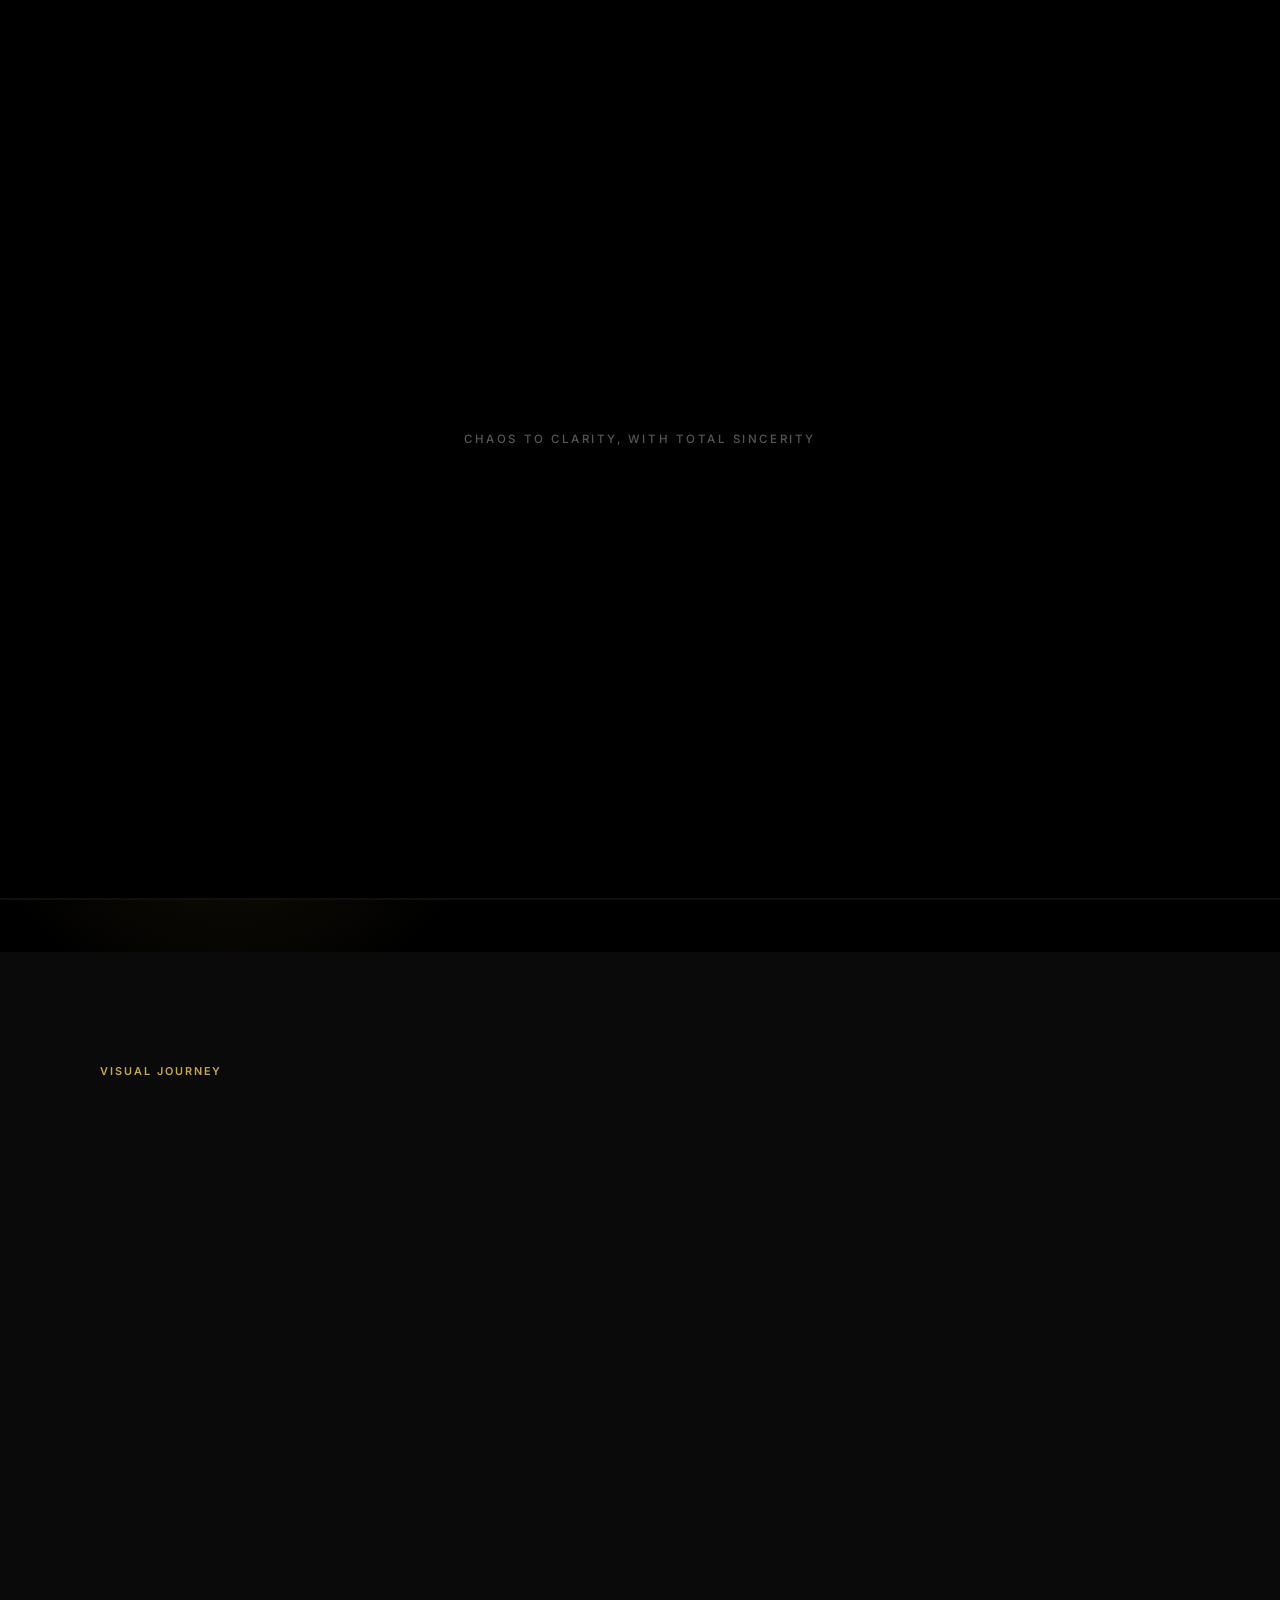
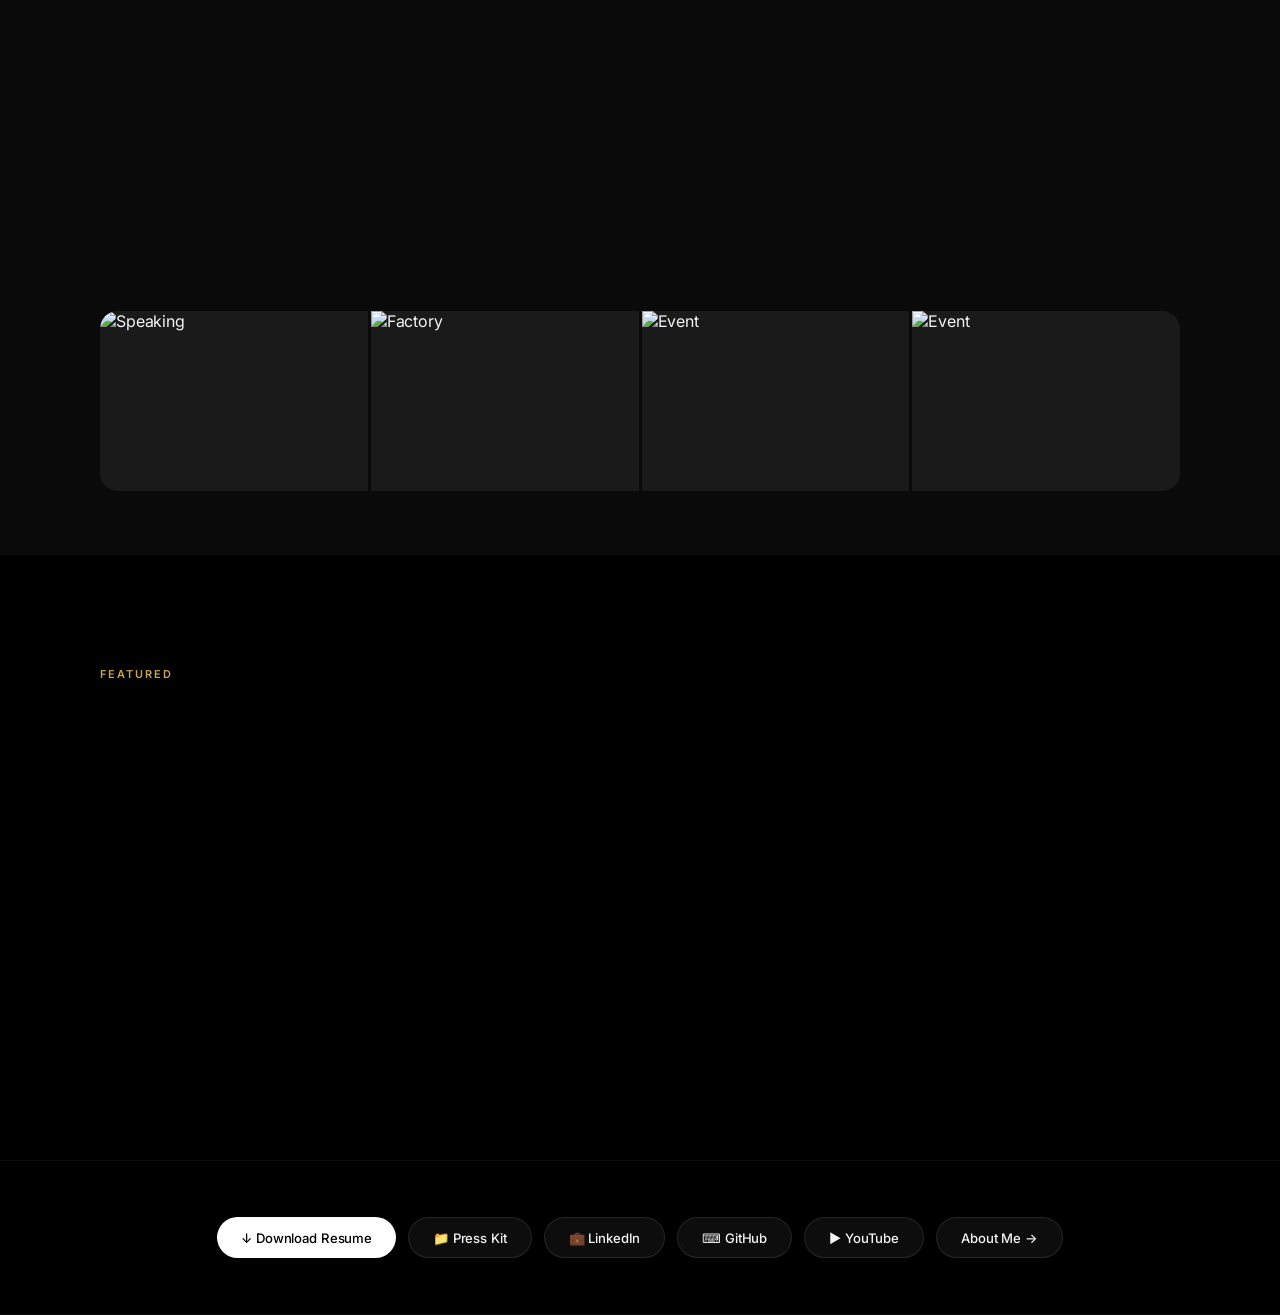
==== commit e896e864: "Update index.html" ====
--- a/index.html
+++ b/index.html
@@ -797,149 +797,13 @@
             <div class="squid-bill b-fall-5"></div>
             <div class="squid-bill b-fall-6"></div>
         </div>
+        
         <div class="rising-cash-pile"></div>
     </div>
     
     <div class="pre-progress">
         <div class="pre-bar"></div>
     </div>
-</div>
-
-<style>
-/* Enforce complete isolation from any external CSS bugs */
-#preloader {
-  position: fixed !important;
-  inset: 0 !important;
-  width: 100vw !important;
-  height: 100vh !important;
-  z-index: 9999999 !important;
-  background-color: #000000 !important;
-  display: flex !important;
-  flex-direction: column !important;
-  align-items: center !important;
-  justify-content: center !important;
-  gap: 2.5rem !important;
-  overflow: hidden !important;
-  opacity: 1 !important;
-  visibility: visible !important;
-  animation: squidDismiss 0.6s 2.8s cubic-bezier(0.55, 0, 0.1, 1) forwards !important;
-}
-
-.pre-eyebrow {
-  font-family: 'Inter', system-ui, sans-serif !important;
-  font-size: 0.75rem !important;
-  font-weight: 600 !important;
-  letter-spacing: 0.25em !important;
-  text-transform: uppercase !important;
-  color: rgba(245, 245, 247, 0.7) !important;
-  text-align: center !important;
-  margin: 0 !important;
-  display: block !important;
-}
-
-.squid-cash-sphere {
-  width: 180px !important;
-  height: 180px !important;
-  border-radius: 50% !important;
-  background: radial-gradient(circle at 50% 30%, rgba(255, 255, 255, 0.08) 0%, rgba(10, 10, 10, 0.95) 80%) !important;
-  border: 1.5px solid rgba(255, 255, 255, 0.15) !important;
-  box-shadow: inset 0 10px 25px rgba(255, 255, 255, 0.05),
-              0 15px 35px rgba(0, 0, 0, 0.8),
-              0 0 30px rgba(48, 209, 88, 0.15) !important;
-  position: relative !important;
-  overflow: hidden !important;
-  display: block !important;
-}
-
-.falling-cash-rain {
-  position: absolute !important;
-  inset: 0 !important;
-  width: 100% !important;
-  height: 100% !important;
-  display: block !important;
-}
-
-.squid-bill {
-  position: absolute !important;
-  width: 34px !important;
-  height: 16px !important;
-  background-color: #30d158 !important; /* Premium cash green tint */
-  border: 0.5px solid rgba(99, 230, 190, 0.6) !important;
-  border-radius: 1px !important;
-  box-shadow: 0 2px 4px rgba(0, 0, 0, 0.4), 0 0 6px rgba(48, 209, 88, 0.3) !important;
-  top: -25px !important;
-  display: block !important;
-}
-
-.b-fall-1 { left: 20% !important; animation: billTumbleLoop 1.1s 0.0s infinite linear !important; }
-.b-fall-2 { left: 42% !important; animation: billTumbleLoop 0.9s 0.3s infinite linear !important; }
-.b-fall-3 { left: 68% !important; animation: billTumbleLoop 1.3s 0.1s infinite linear !important; }
-.b-fall-4 { left: 31% !important; animation: billTumbleLoop 1.0s 0.6s infinite linear !important; }
-.b-fall-5 { left: 54% !important; animation: billTumbleLoop 0.8s 0.4s infinite linear !important; }
-.b-fall-6 { left: 78% !important; animation: billTumbleLoop 1.2s 0.7s infinite linear !important; }
-
-.rising-cash-pile {
-  position: absolute !important;
-  bottom: 0 !important;
-  left: 0 !important;
-  right: 0 !important;
-  width: 100% !important;
-  background: linear-gradient(180deg, rgba(99, 230, 190, 0.9) 0%, rgba(48, 209, 88, 1) 100%) !important;
-  box-shadow: 0 -8px 25px rgba(48, 209, 88, 0.8) !important;
-  display: block !important;
-  animation: cashAccumulate 2.5s 0.1s cubic-bezier(0.4, 0, 0.2, 1) forwards !important;
-}
-
-.pre-progress {
-  position: absolute !important;
-  bottom: 0 !important;
-  left: 0 !important;
-  right: 0 !important;
-  width: 100% !important;
-  height: 3px !important;
-  background-color: rgba(255, 255, 255, 0.05) !important;
-  display: block !important;
-}
-
-.pre-bar {
-  height: 100% !important;
-  background: linear-gradient(90deg, #30d158, #63e6be) !important;
-  width: 0% !important;
-  display: block !important;
-  animation: constantFillBar 2.5s 0.1s cubic-bezier(0.4, 0, 0.2, 1) forwards !important;
-}
-
-@keyframes billTumbleLoop {
-  0% { top: -25px !important; transform: translateX(0) rotate(0deg) scale(1); }
-  10% { opacity: 1; }
-  90% { opacity: 1; }
-  100% { top: 105% !important; transform: translateX(15px) rotate(360deg) scale(0.7); }
-}
-
-@keyframes cashAccumulate {
-  0% { height: 0% !important; border-radius: 50% 50% 0 0 / 20% 20% 0 0 !important; }
-  100% { height: 42% !important; border-radius: 50% 50% 0 0 / 10% 10% 0 0 !important; }
-}
-
-@keyframes constantFillBar {
-  0% { width: 0% !important; }
-  100% { width: 100% !important; }
-}
-
-@keyframes squidDismiss {
-  0% { opacity: 1 !important; visibility: visible !important; transform: scale(1); }
-  100% { opacity: 0 !important; visibility: hidden !important; pointer-events: none !important; transform: scale(1.02); }
-}
-</style>
-
-<script>
-// Fail-safe release engine to unlock page scrolling smoothly
-document.addEventListener("DOMContentLoaded", () => {
-    setTimeout(() => {
-        document.body.classList.remove('no-scroll');
-    }, 2900); 
-});
-</script>
 </div>
     
 
@@ -1423,17 +1287,7 @@
 /* ─────────────── IMAGE DATA ─────────────── */
 const IMGS = {"professional": "[data-uri]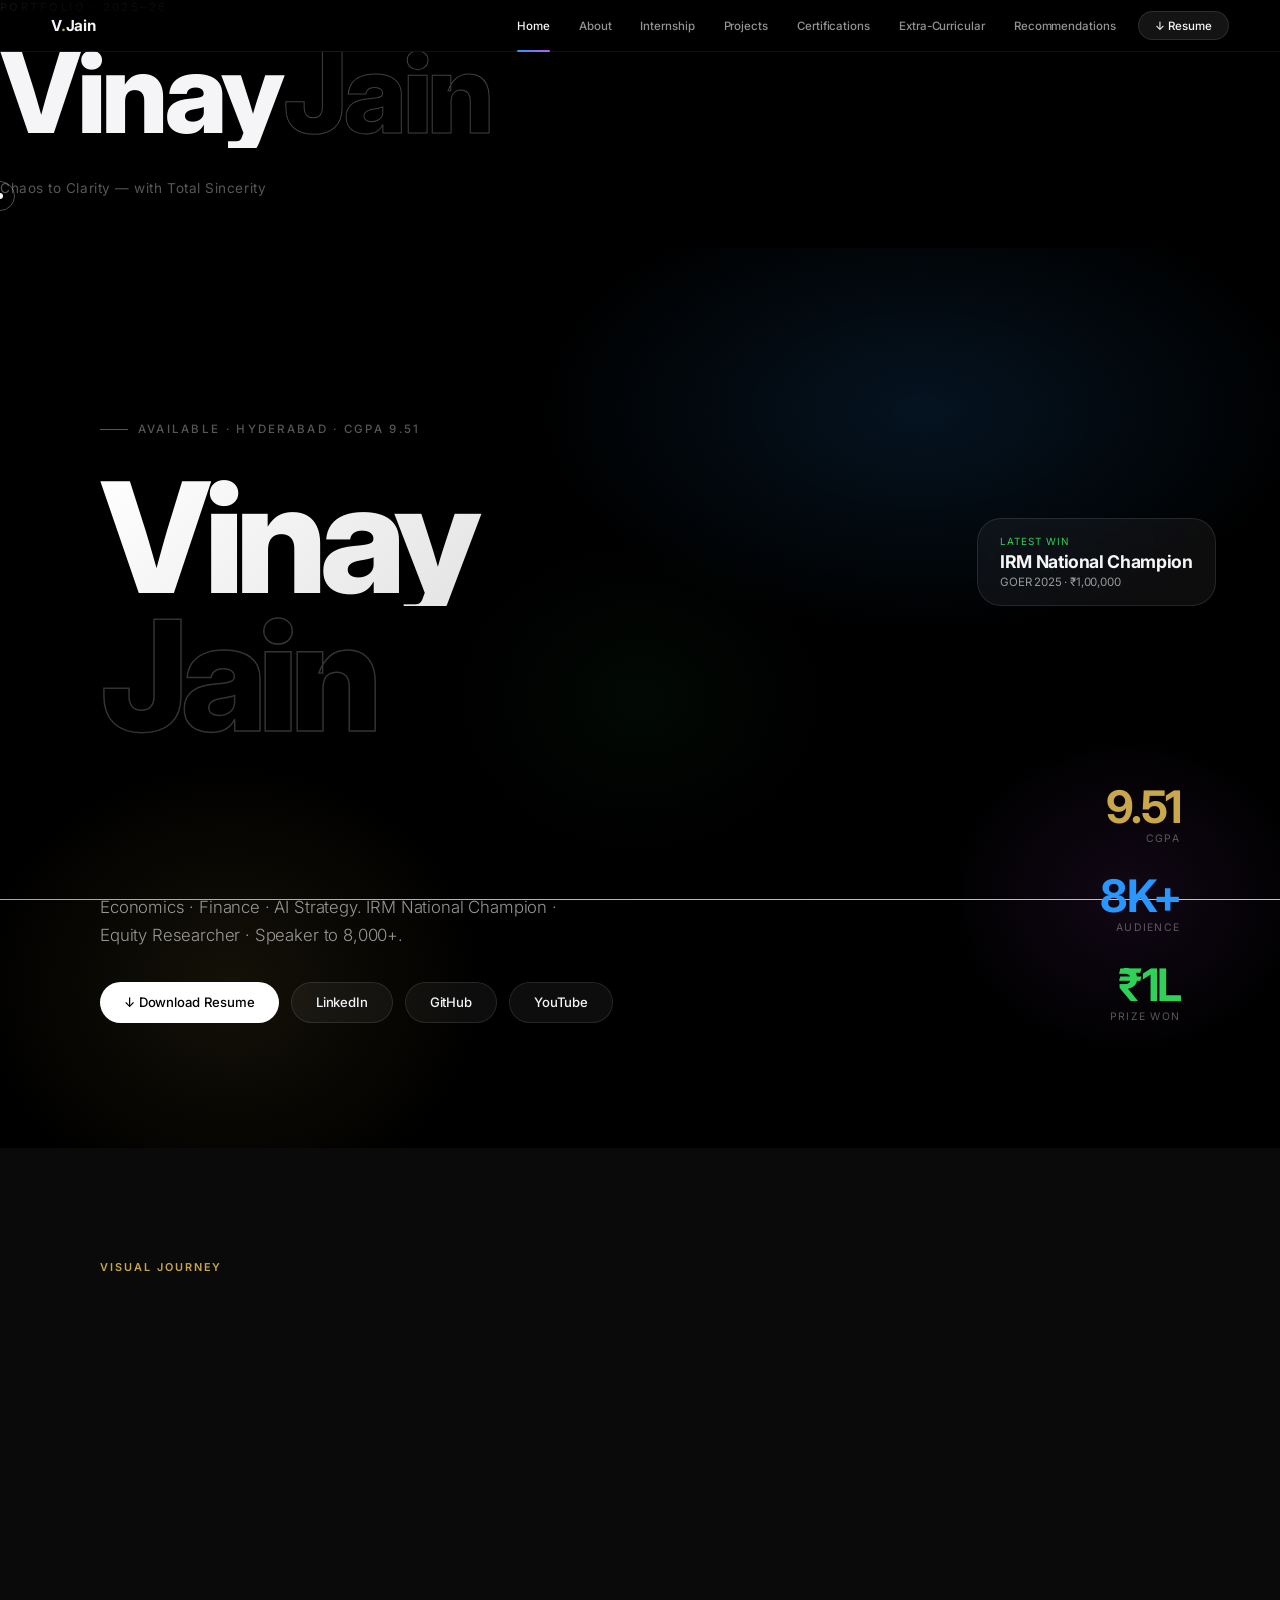
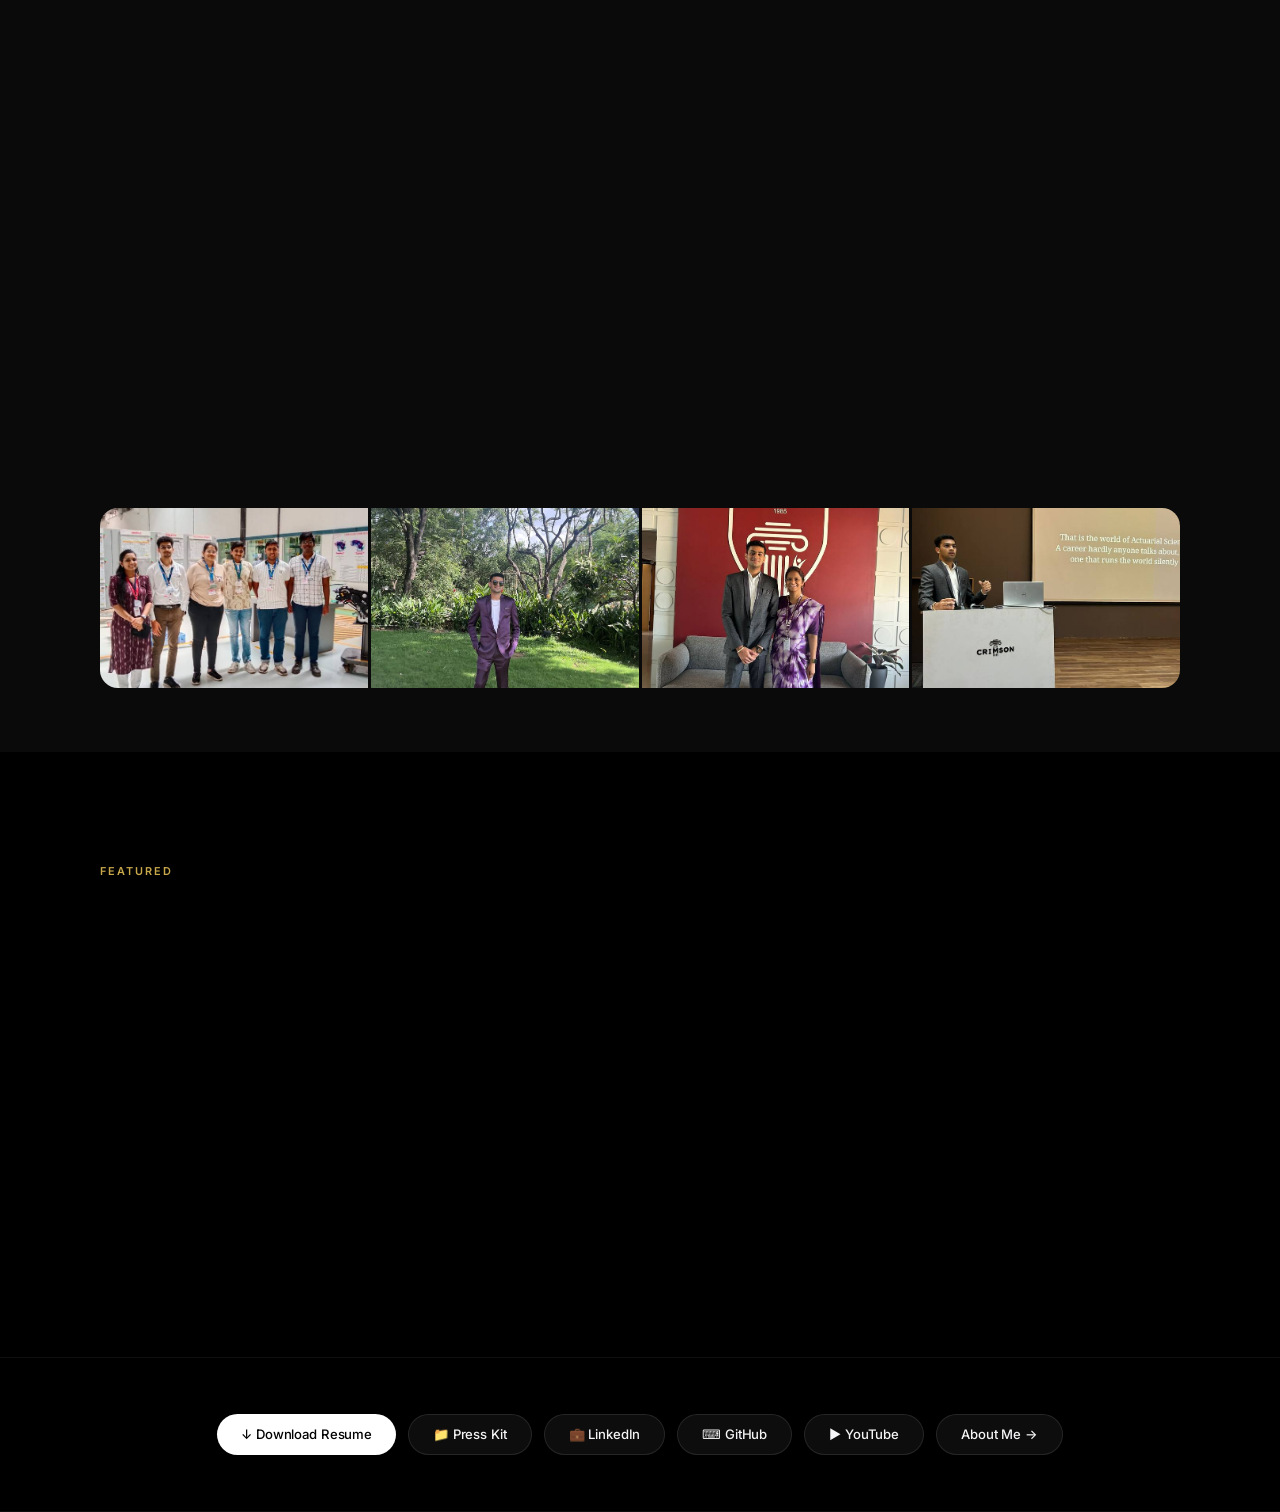
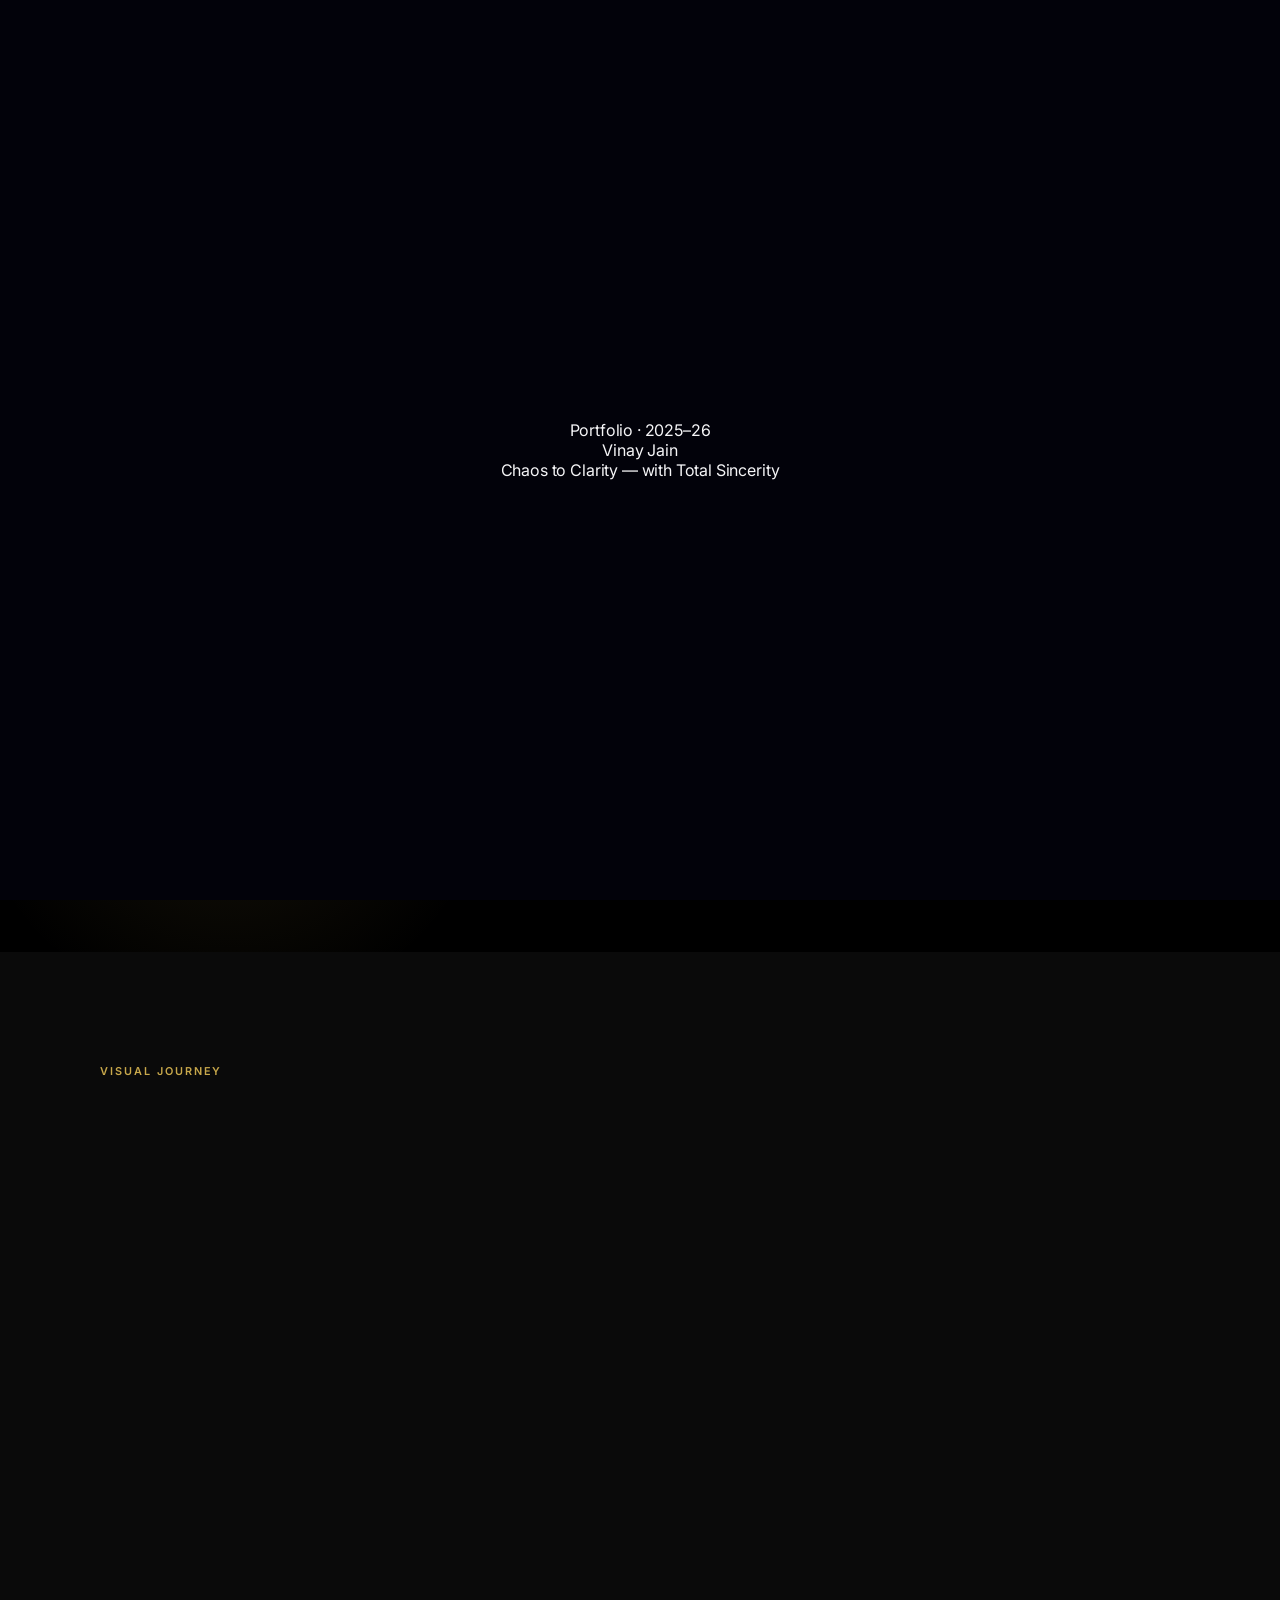
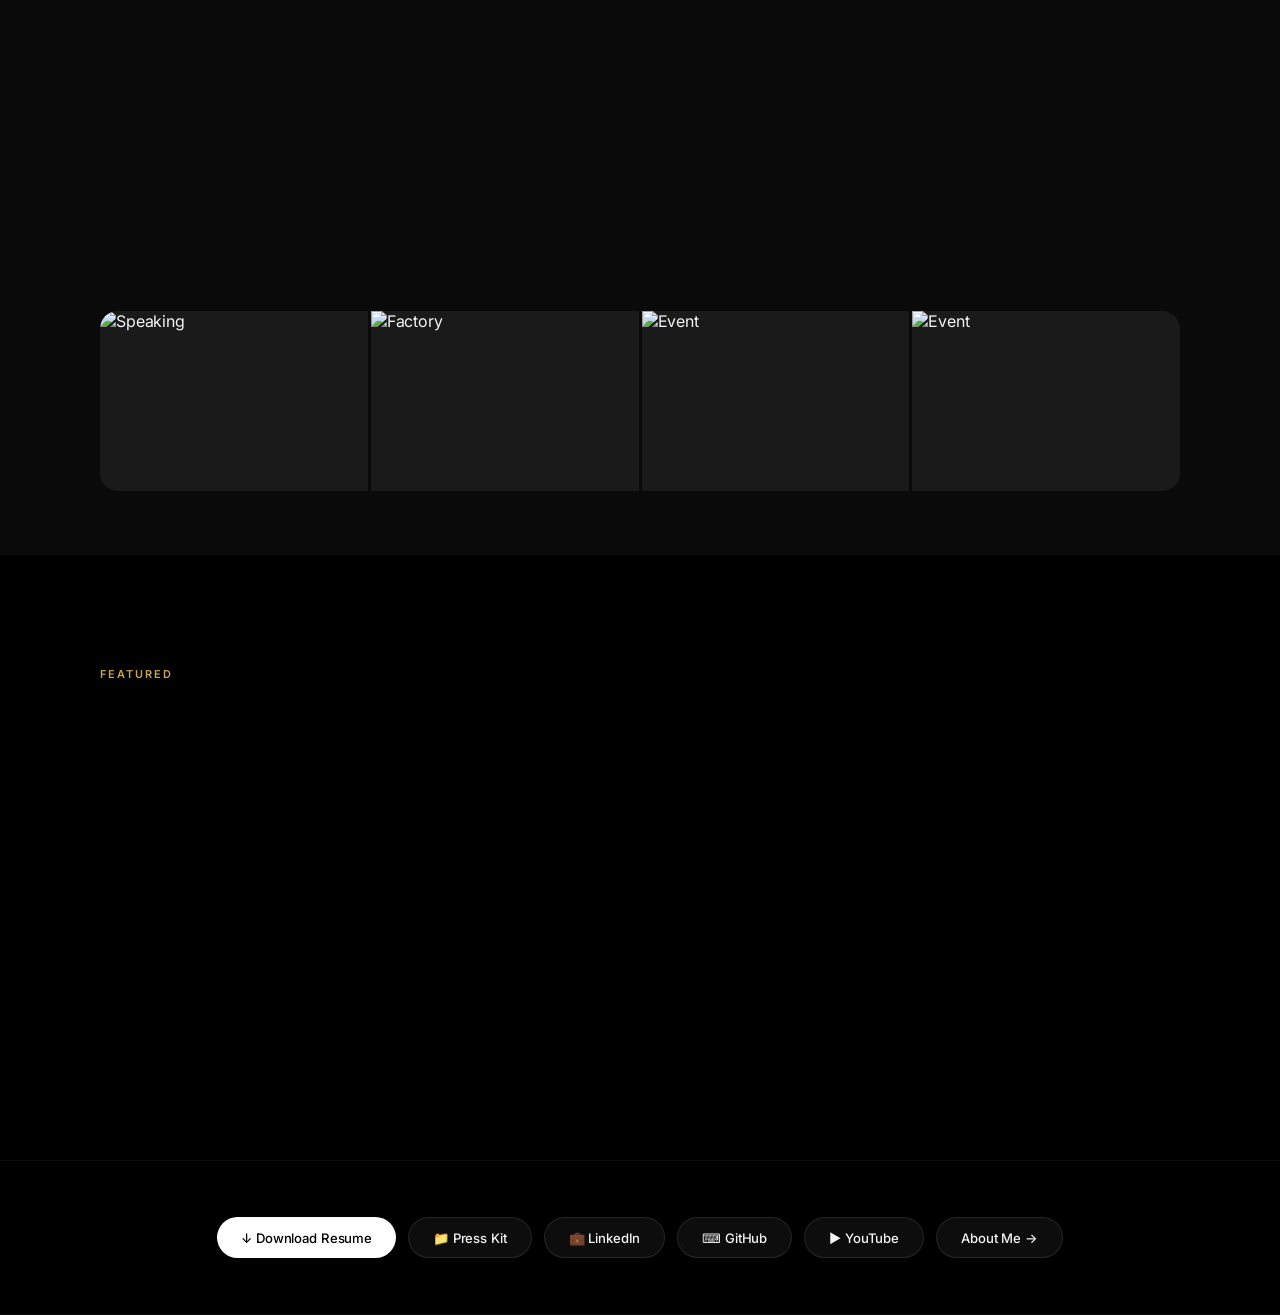
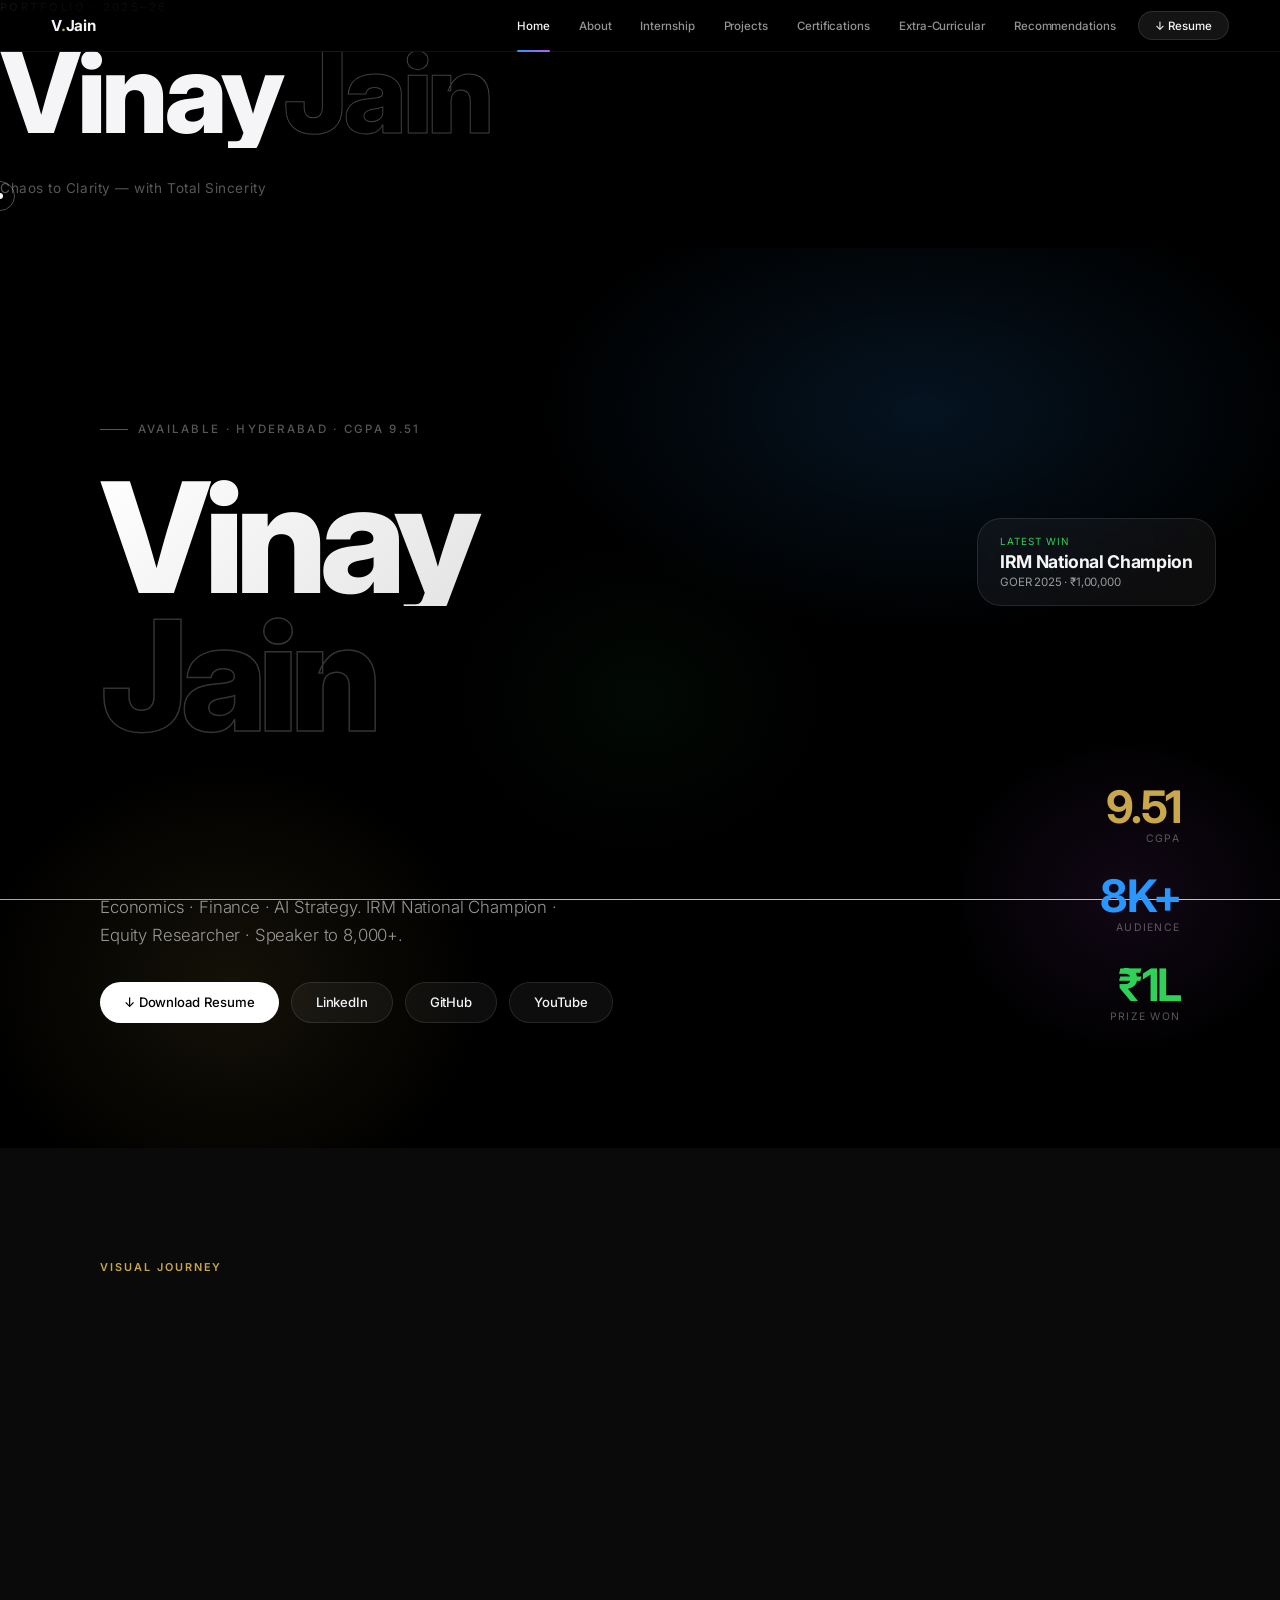
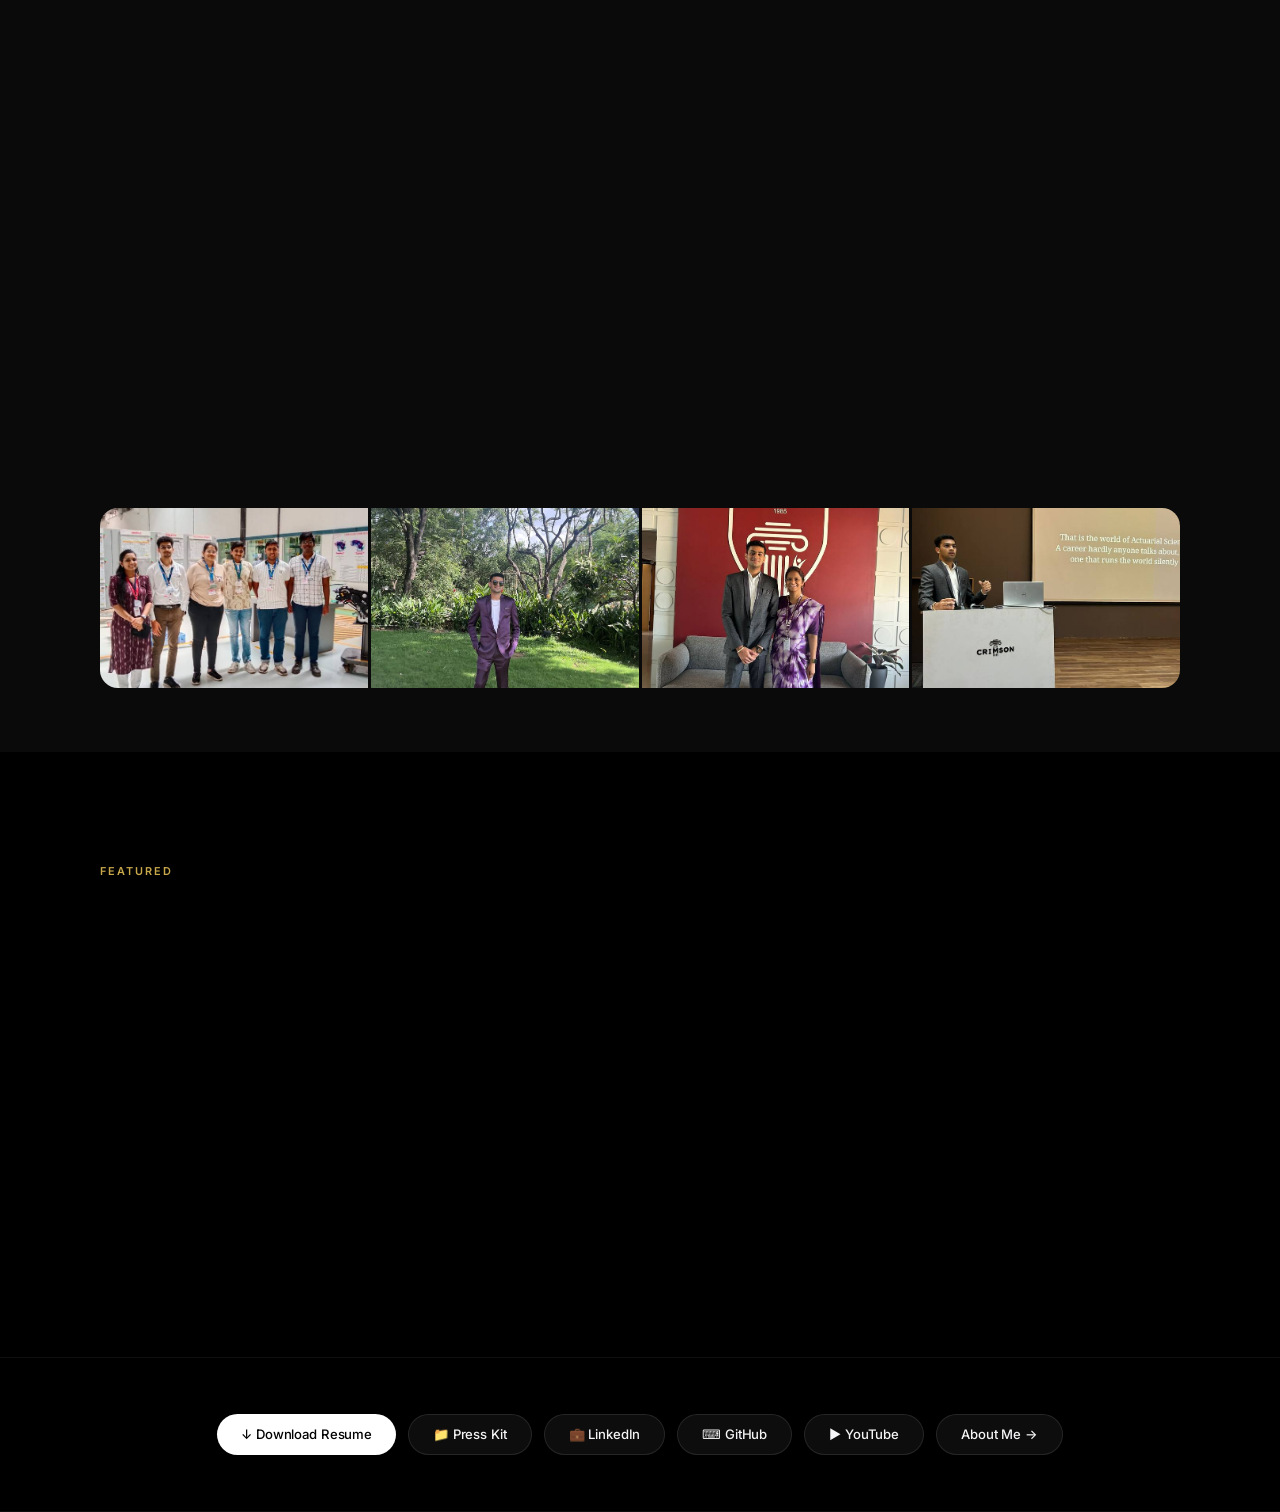
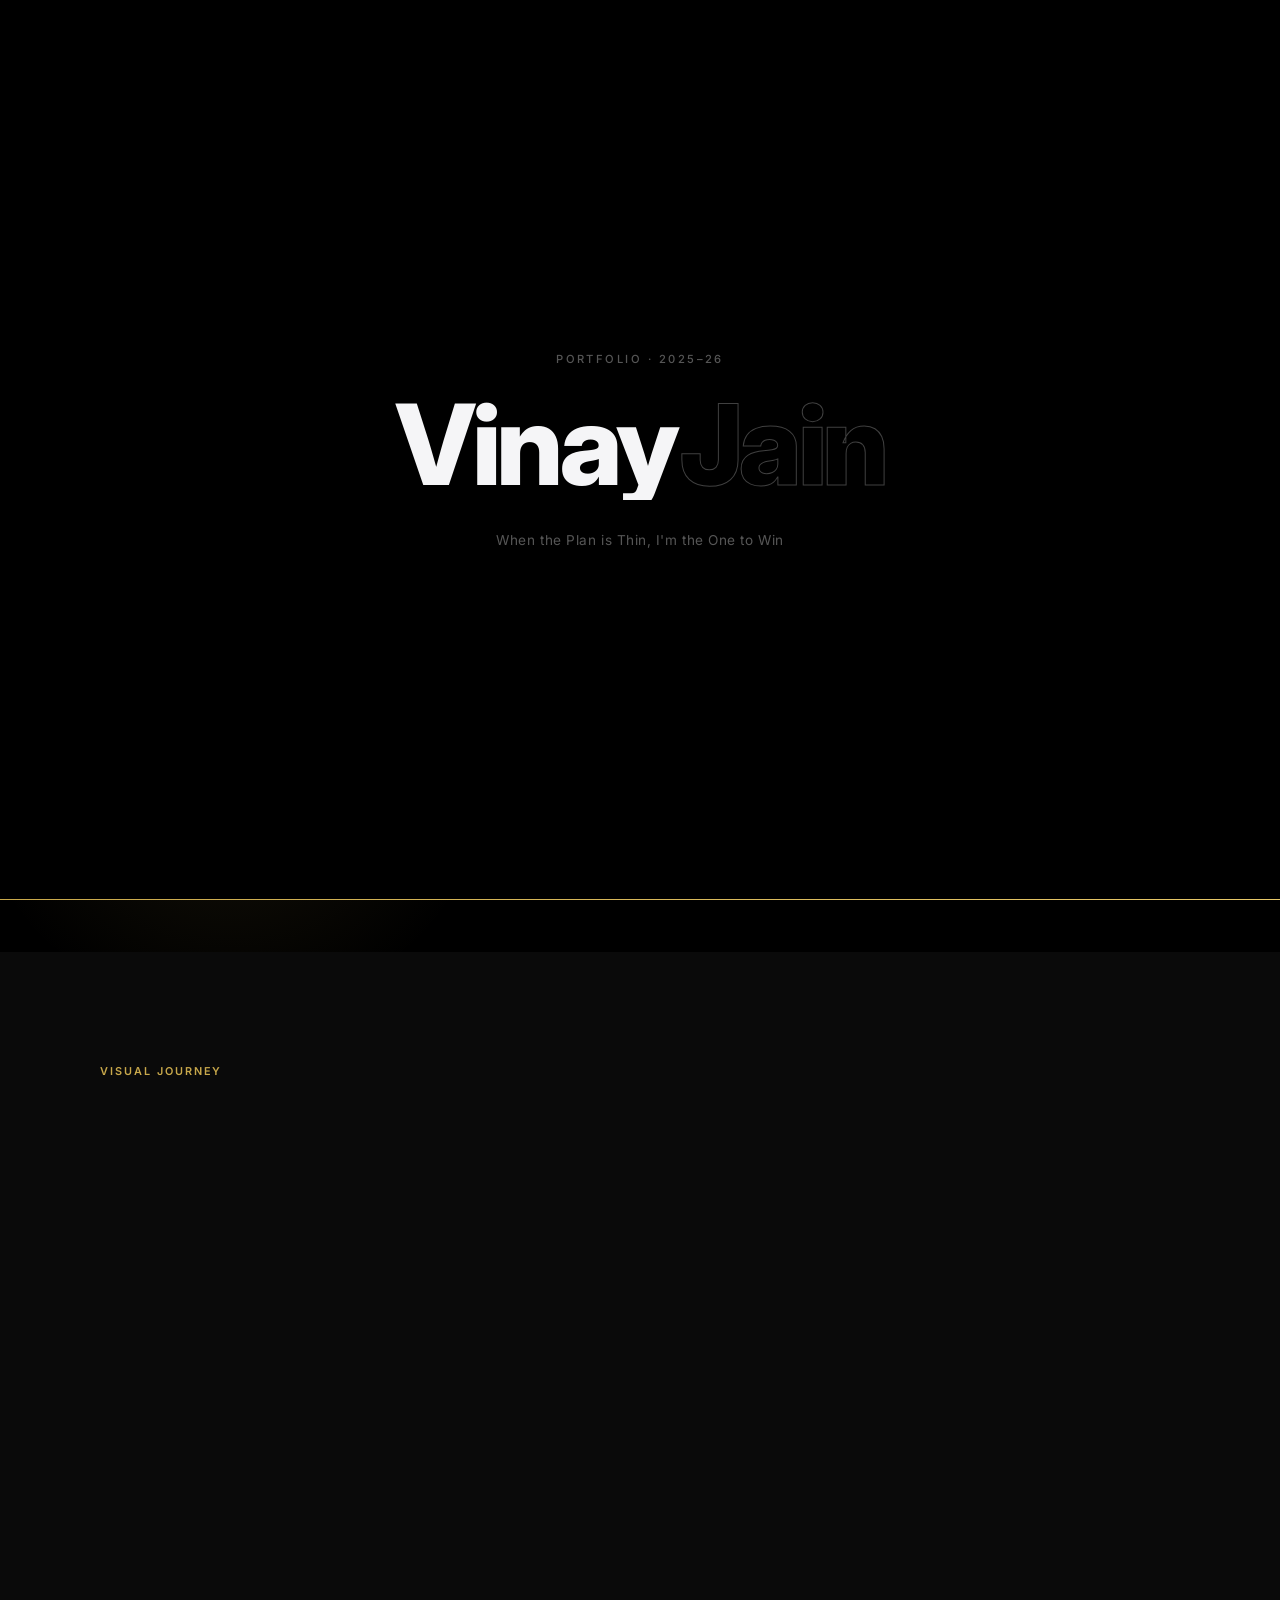
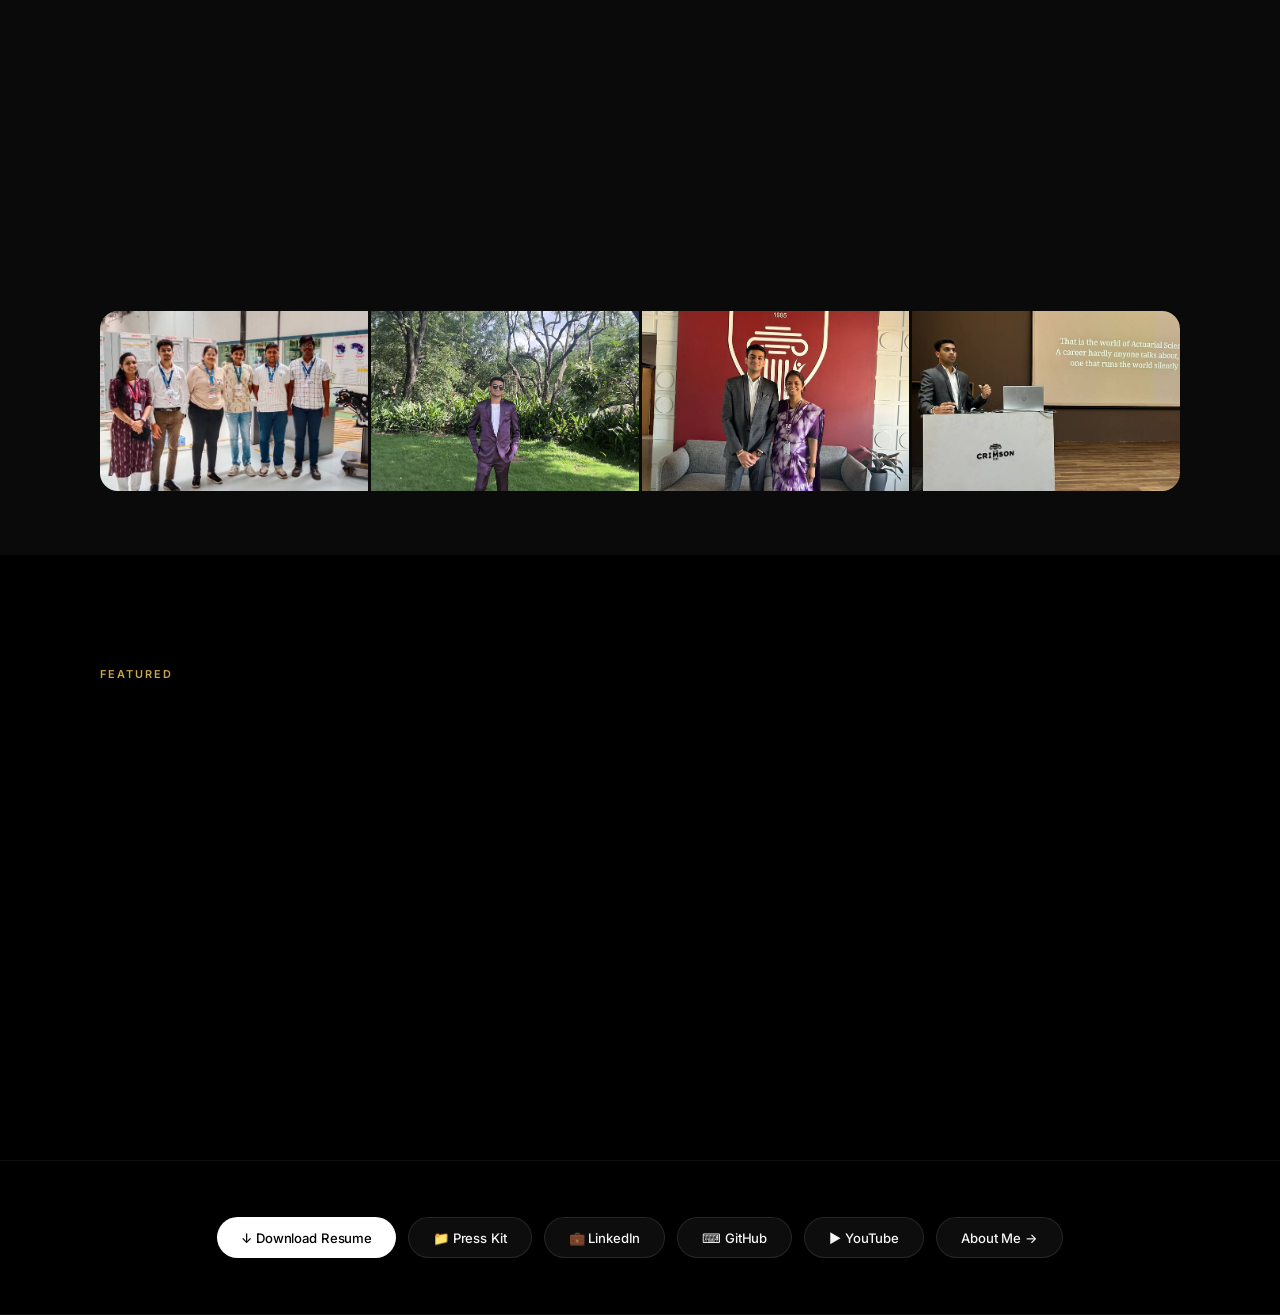
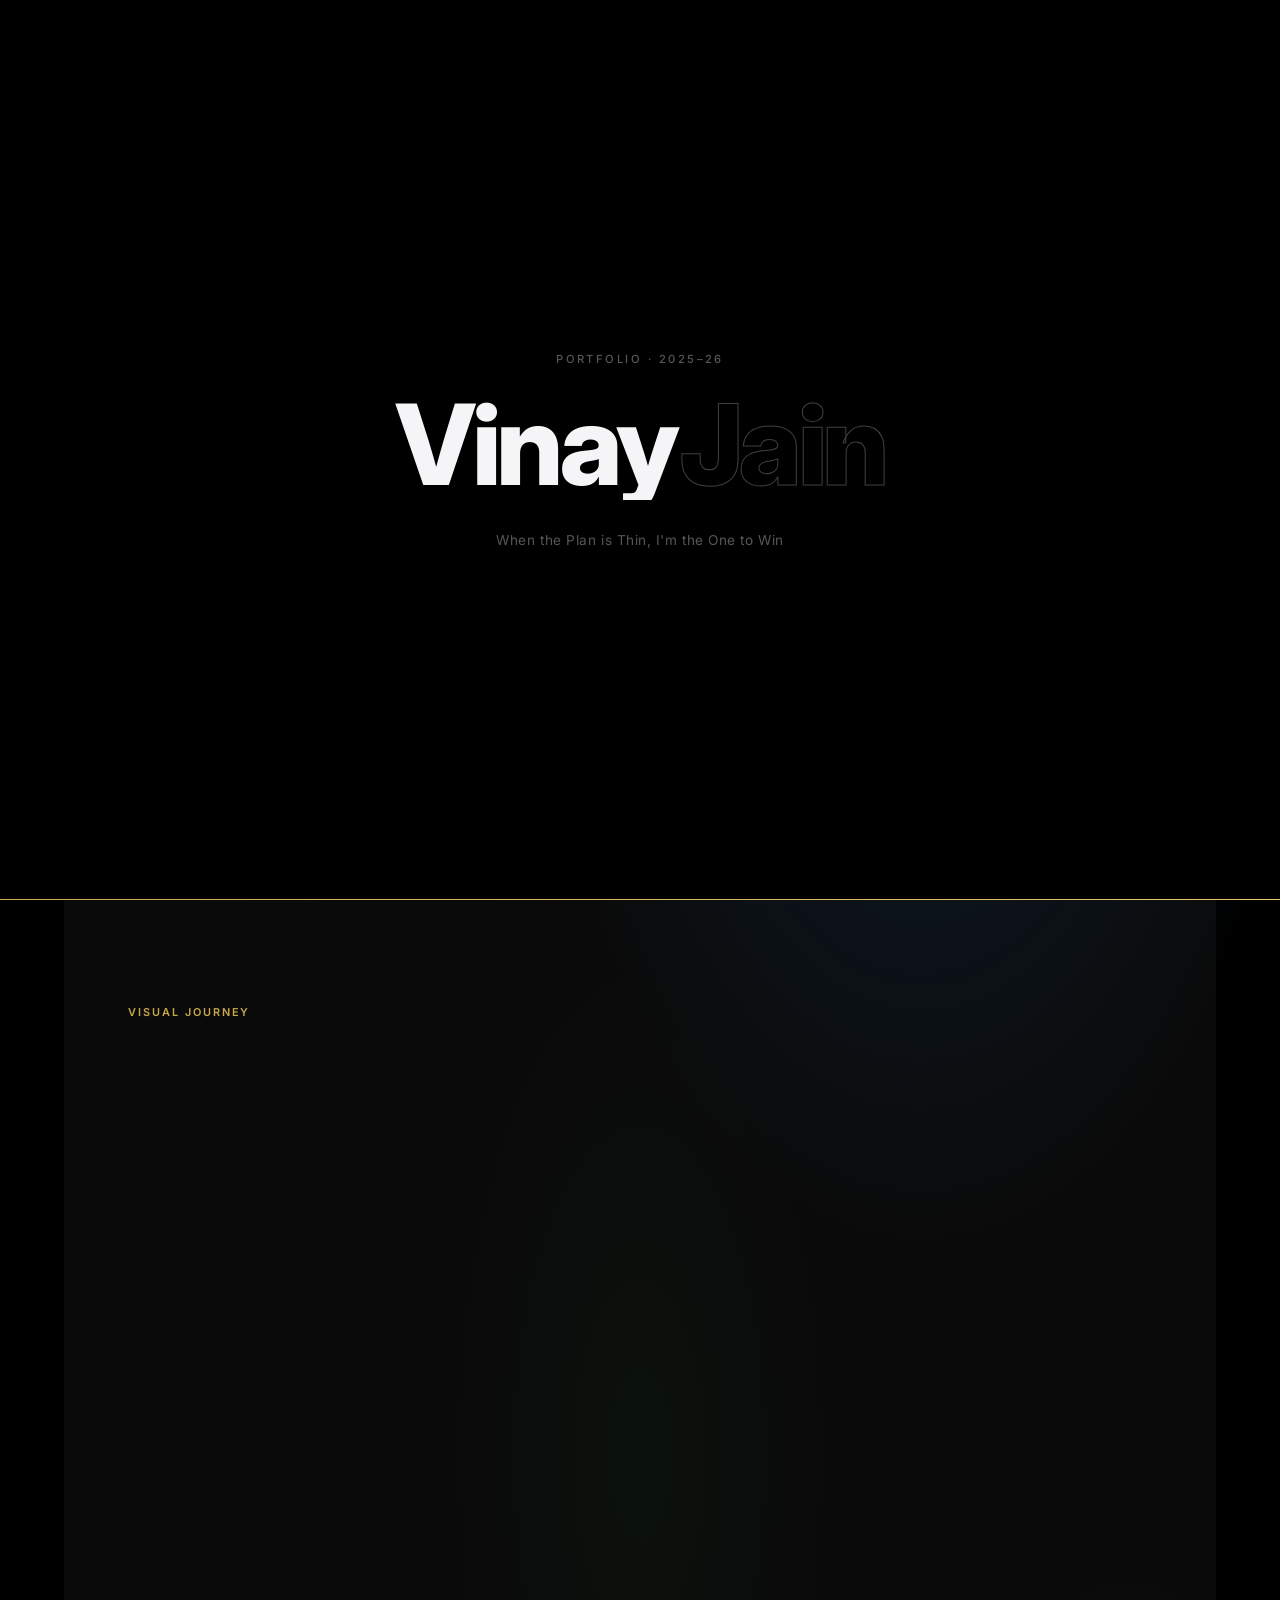
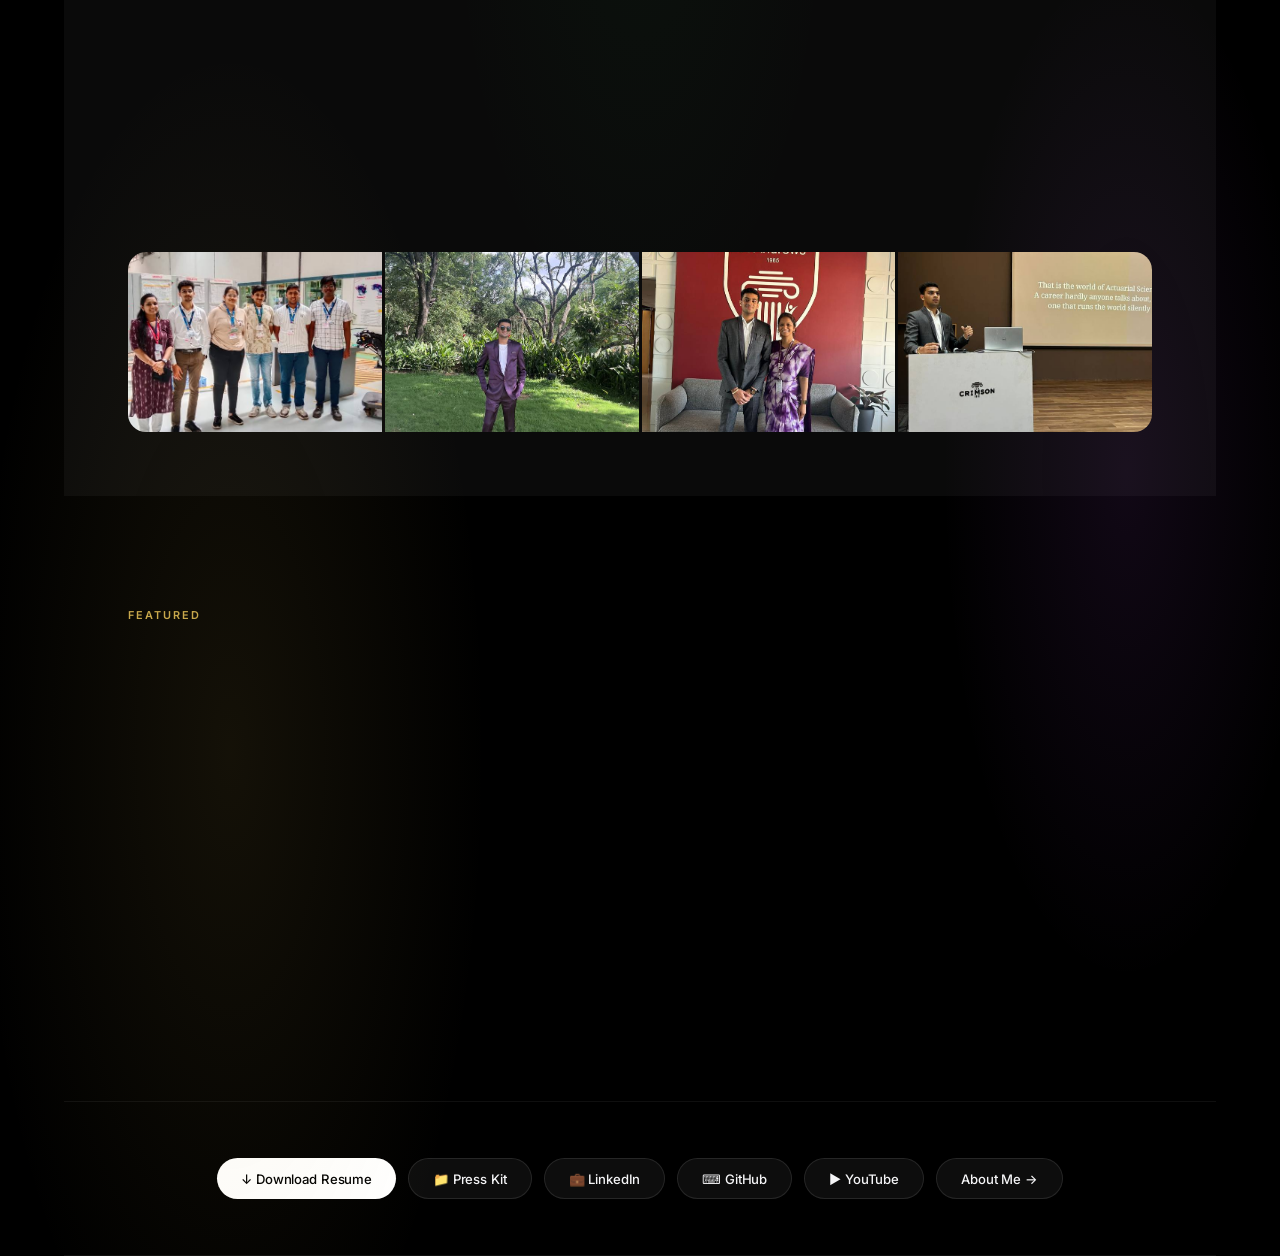
